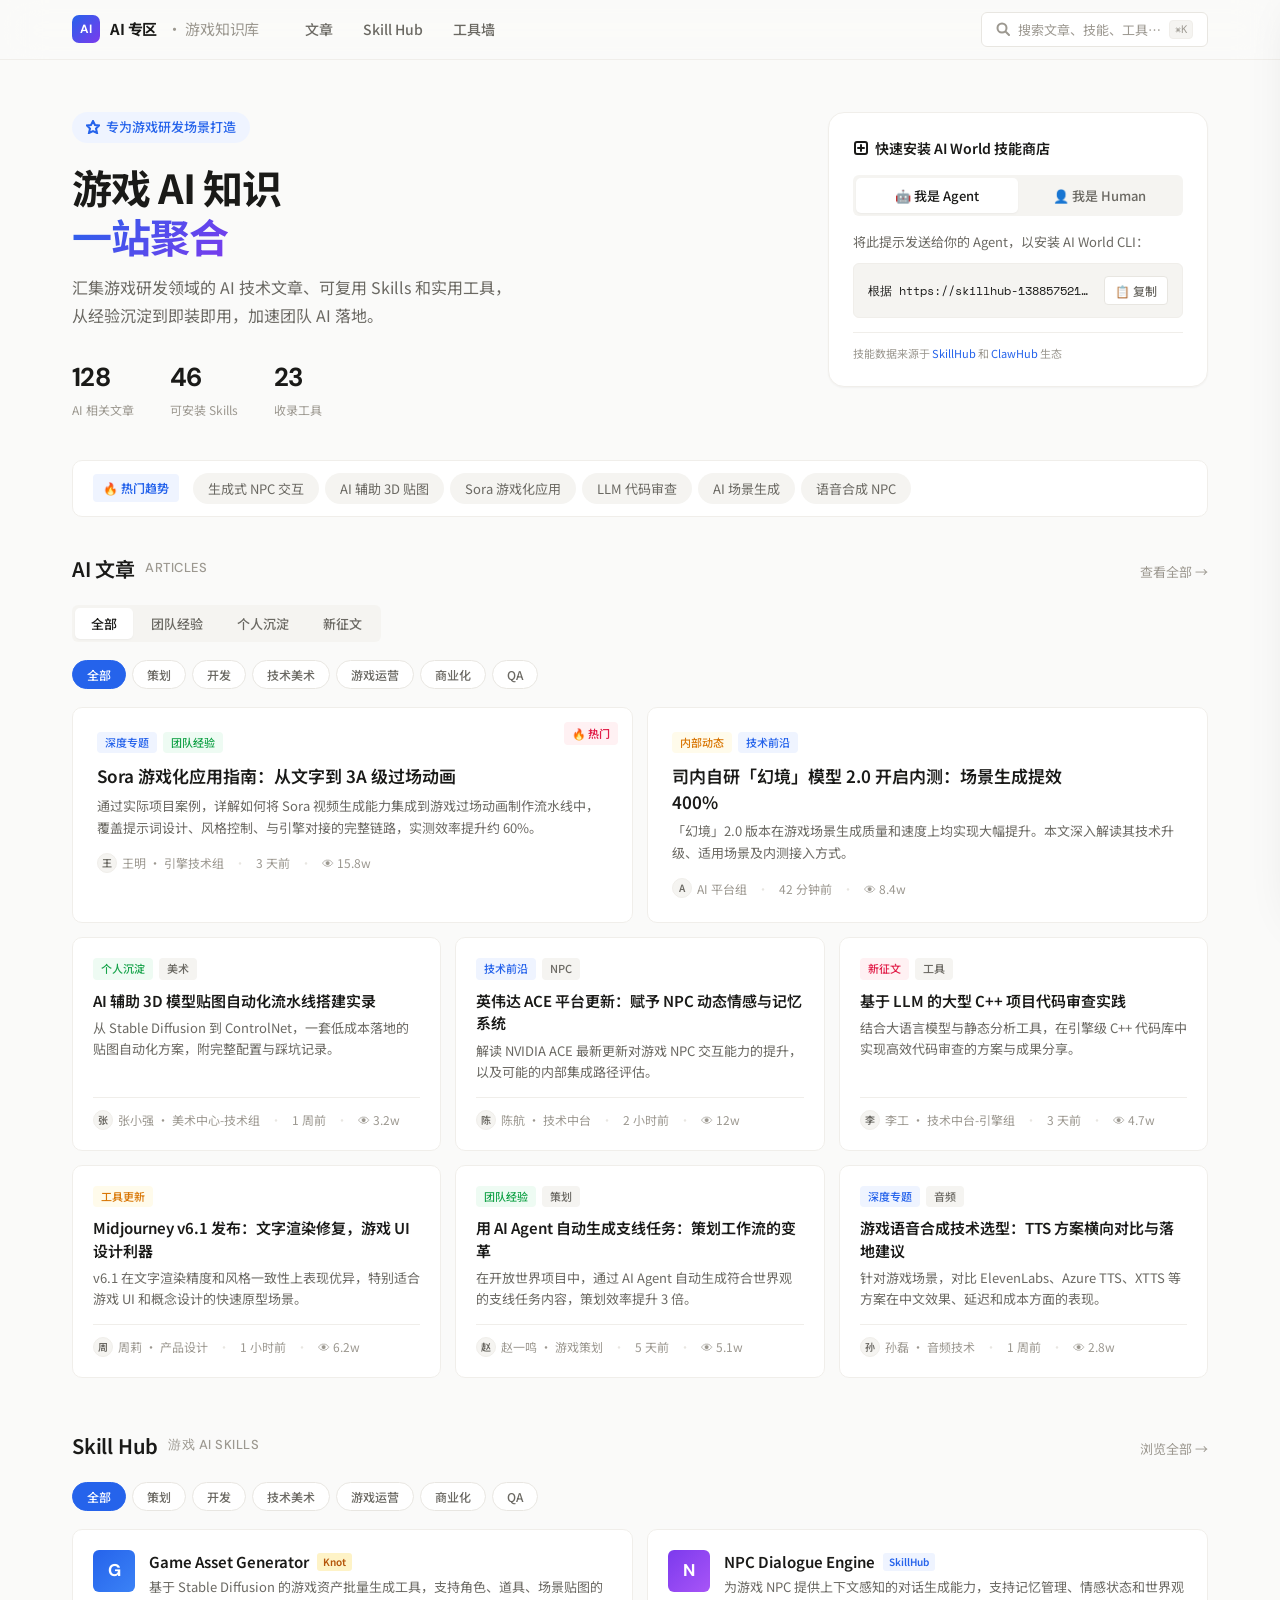
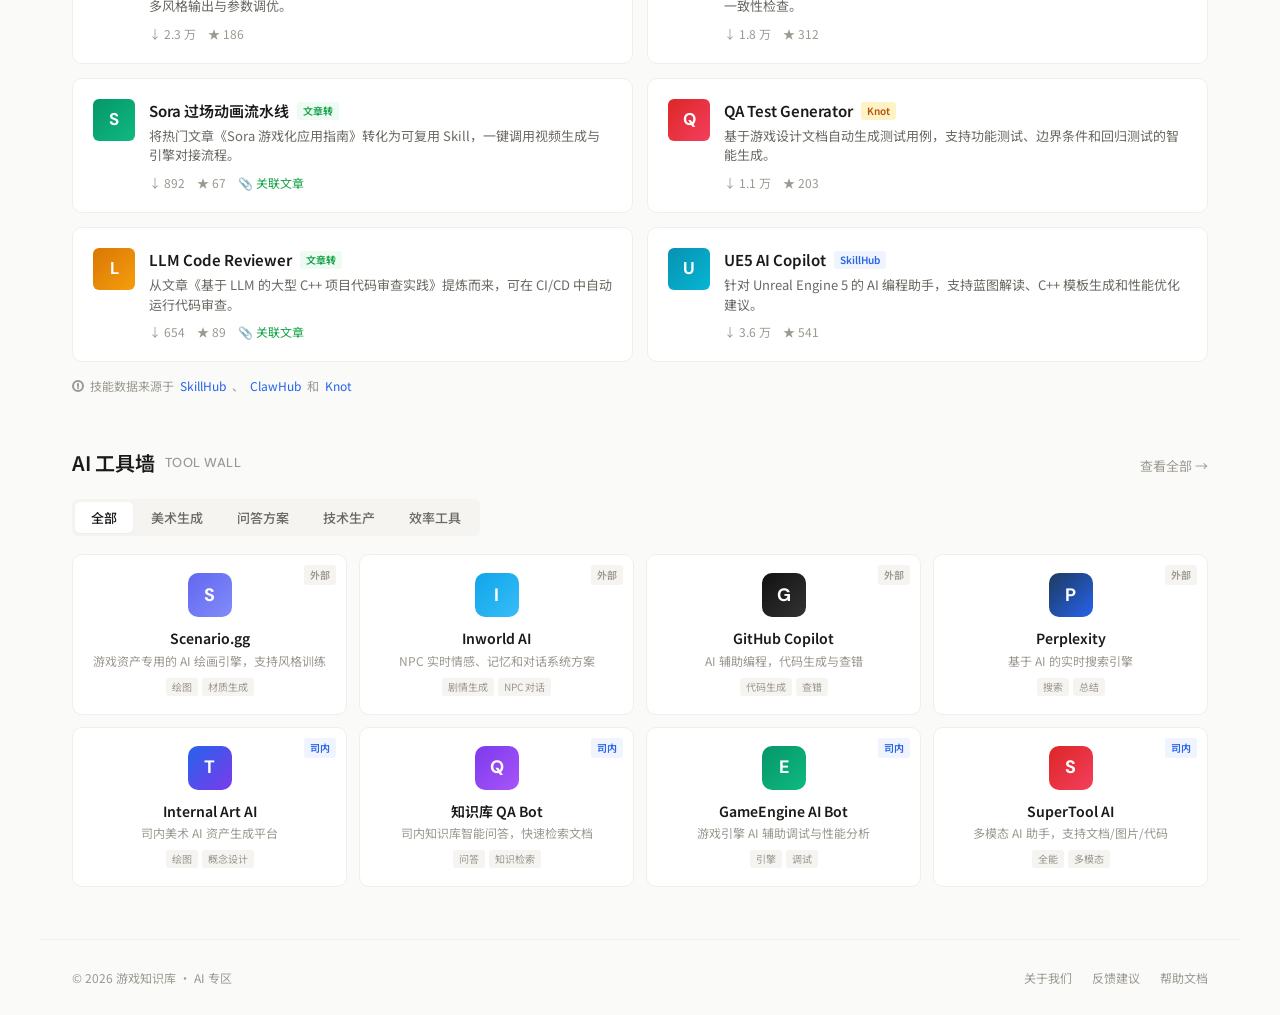
==== ai-zone/index.html @ a9af52ca "Add files via upload" ====
<!DOCTYPE html>
<html lang="zh-CN">
<head>
<meta charset="UTF-8">
<meta name="viewport" content="width=device-width, initial-scale=1.0">
<title>AI 专区 · 游戏知识库</title>
<link rel="preconnect" href="https://fonts.googleapis.com">
<link rel="preconnect" href="https://fonts.gstatic.com" crossorigin>
<link href="https://fonts.googleapis.com/css2?family=Noto+Sans+SC:wght@300;400;500;600;700&family=DM+Sans:ital,wght@0,400;0,500;0,600;0,700;1,400&family=Space+Mono:wght@400;700&display=swap" rel="stylesheet">
<link rel="stylesheet" href="css/style.css">
</head>
<body>

<!-- HEADER -->
<header class="header">
  <div class="header-inner">
    <div class="header-left">
      <a href="index.html" class="logo">
        <div class="logo-icon">AI</div>
        AI 专区 <span class="sep">· 游戏知识库</span>
      </a>
      <nav>
        <a href="#articles" class="active">文章</a>
        <a href="#skills">Skill Hub</a>
        <a href="#tools">工具墙</a>
      </nav>
    </div>
    <div class="header-right">
      <button class="search-trigger" onclick="alert('搜索功能开发中…')">
        <svg width="14" height="14" fill="none" stroke="currentColor" stroke-width="2" stroke-linecap="round"><circle cx="6" cy="6" r="4.5"/><path d="M13 13l-3-3"/></svg>
        搜索文章、技能、工具…
        <kbd>⌘K</kbd>
      </button>
    </div>
  </div>
</header>

<!-- HERO -->
<section class="hero fade-up">
  <div class="hero-left">
    <div class="hero-badge">
      <svg width="14" height="14" fill="none" stroke="currentColor" stroke-width="2" stroke-linecap="round"><polygon points="7,1 9,5 13,5.5 10,8.5 11,13 7,11 3,13 4,8.5 1,5.5 5,5"/></svg>
      专为游戏研发场景打造
    </div>
    <h1 class="fade-up d1">游戏 AI 知识<br><em>一站聚合</em></h1>
    <p class="hero-desc fade-up d2">
      汇集游戏研发领域的 AI 技术文章、可复用 Skills 和实用工具，<br>从经验沉淀到即装即用，加速团队 AI 落地。
    </p>
    <div class="hero-stats fade-up d3">
      <div class="hero-stat">
        <div class="hero-stat-value">128</div>
        <div class="hero-stat-label">AI 相关文章</div>
      </div>
      <div class="hero-stat">
        <div class="hero-stat-value">46</div>
        <div class="hero-stat-label">可安装 Skills</div>
      </div>
      <div class="hero-stat">
        <div class="hero-stat-value">23</div>
        <div class="hero-stat-label">收录工具</div>
      </div>
    </div>
  </div>

  <!-- Install Widget -->
  <div class="install-widget fade-up d4">
    <div class="install-widget-title">
      <svg width="16" height="16" fill="none" stroke="currentColor" stroke-width="2" stroke-linecap="round"><rect x="2" y="2" width="12" height="12" rx="2"/><path d="M8 5v6M5 8h6"/></svg>
      快速安装 AI World 技能商店
    </div>
    <div class="install-tabs">
      <button class="install-tab active hero-install-tab" data-target="agent">🤖 我是 Agent</button>
      <button class="install-tab hero-install-tab" data-target="human">👤 我是 Human</button>
    </div>
    <div class="install-content">
      <div class="install-panel" data-panel="agent">
        <p>将此提示发送给你的 Agent，以安装 AI World CLI：</p>
        <div class="copy-block">
          <code>根据 https://skillhub-1388575217.cos.ap-guangzhou.myqcloud.com/install/skillhub.md 安装知识库 AI World 商店，但是只安装 CLI。</code>
          <button class="copy-btn" onclick="copyText(this,'根据 https://skillhub-1388575217.cos.ap-guangzhou.myqcloud.com/install/skillhub.md 安装知识库 AI World 商店，但是只安装 CLI。')">📋 复制</button>
        </div>
      </div>
      <div class="install-panel" data-panel="human" style="display:none;">
        <p>手动安装 AI World CLI，运行以下命令：</p>
        <div class="copy-block">
          <code>curl -fsSL https://example.com/install.sh | bash</code>
          <button class="copy-btn" onclick="copyText(this,'curl -fsSL https://example.com/install.sh | bash')">📋 复制</button>
        </div>
        <p style="margin-top:10px;font-size:12px;color:var(--text-tertiary);">* 此为演示命令，安装脚本暂未上线</p>
      </div>
    </div>
    <div class="install-note">
      技能数据来源于 <a href="https://skillhub.tencent.com/" target="_blank">SkillHub</a> 和 <a href="https://github.com/nicepkg/claw-hub" target="_blank">ClawHub</a> 生态
    </div>
  </div>
</section>

<!-- TREND BAR -->
<div class="trend-bar fade-up d5">
  <div class="trend-inner">
    <span class="trend-label">🔥 热门趋势</span>
    <div class="trend-items">
      <button class="trend-chip">生成式 NPC 交互</button>
      <button class="trend-chip">AI 辅助 3D 贴图</button>
      <button class="trend-chip">Sora 游戏化应用</button>
      <button class="trend-chip">LLM 代码审查</button>
      <button class="trend-chip">AI 场景生成</button>
      <button class="trend-chip">语音合成 NPC</button>
    </div>
  </div>
</div>

<!-- ARTICLES -->
<section class="section reveal" id="articles">
  <div class="section-header">
    <h2 class="section-title">AI 文章 <span class="en">Articles</span></h2>
    <a href="pages/articles.html" class="section-more">查看全部 →</a>
  </div>
  <div class="tabs">
    <button class="tab-btn active">全部</button>
    <button class="tab-btn">团队经验</button>
    <button class="tab-btn">个人沉淀</button>
    <button class="tab-btn">新征文</button>
  </div>
  <div class="category-pills" id="articlePills"></div>
  <div class="featured-row" id="featuredArticles"></div>
  <div class="articles-grid" id="articleGrid"></div>
</section>

<!-- SKILLS -->
<section class="section reveal" id="skills">
  <div class="section-header">
    <h2 class="section-title">Skill Hub <span class="en">游戏 AI Skills</span></h2>
    <a href="pages/skills.html" class="section-more">浏览全部 →</a>
  </div>
  <div class="category-pills" id="skillPills"></div>
  <div class="skills-grid" id="skillGrid"></div>
  <div class="credit-line" style="margin-top:14px;padding:0;">
    <svg width="12" height="12" fill="none" stroke="currentColor" stroke-width="2" stroke-linecap="round"><circle cx="6" cy="6" r="5"/><path d="M6 4v2M6 8h.01"/></svg>
    技能数据来源于 <a href="https://skillhub.tencent.com/" target="_blank">SkillHub</a>、<a href="https://github.com/nicepkg/claw-hub" target="_blank">ClawHub</a> 和 <a href="https://knot.woa.com/mcp/market" target="_blank">Knot</a>
  </div>
</section>

<!-- TOOLS -->
<section class="section reveal" id="tools">
  <div class="section-header">
    <h2 class="section-title">AI 工具墙 <span class="en">Tool Wall</span></h2>
    <a href="pages/tools.html" class="section-more">查看全部 →</a>
  </div>
  <div class="tabs">
    <button class="tab-btn active">全部</button>
    <button class="tab-btn">美术生成</button>
    <button class="tab-btn">问答方案</button>
    <button class="tab-btn">技术生产</button>
    <button class="tab-btn">效率工具</button>
  </div>
  <div class="tools-grid" id="toolGrid"></div>
</section>

<!-- FOOTER -->
<footer class="footer">
  <span>© 2026 游戏知识库 · AI 专区</span>
  <div class="footer-links">
    <a href="https://gameinstitute.qq.com/" target="_blank">关于我们</a>
    <a href="https://wj.qq.com/s2/26026989/0c20" target="_blank">反馈建议</a>
    <a href="https://gameinstitute.qq.com/" target="_blank">帮助文档</a>
  </div>
</footer>

<!-- DETAIL PANEL -->
<div class="panel-overlay" id="panelOverlay" onclick="closePanel()"></div>
<div class="detail-panel" id="detailPanel">
  <div class="panel-header">
    <button class="panel-fav" onclick="alert('已收藏')">♡</button>
    <button class="panel-close" onclick="closePanel()">✕</button>
  </div>
  <div class="panel-body" id="panelBody"></div>
</div>

<script src="js/main.js"></script>
<script>
  // Render home page content
  renderCategoryPills(CATEGORIES, 'articlePills');
  renderCategoryPills(CATEGORIES, 'skillPills');

  // Featured articles
  document.getElementById('featuredArticles').innerHTML =
    ARTICLES.filter(a => a.featured).map(a => renderArticleCard(a, true)).join('');

  // Regular articles (first 6 non-featured)
  document.getElementById('articleGrid').innerHTML =
    ARTICLES.filter(a => !a.featured).slice(0, 6).map(a => renderArticleCard(a, false)).join('');

  // Skills (first 6)
  document.getElementById('skillGrid').innerHTML =
    SKILLS.slice(0, 6).map(s => renderSkillCard(s)).join('');

  // Tools
  document.getElementById('toolGrid').innerHTML =
    TOOLS.map(t => renderToolCard(t)).join('');

  // Re-init after render
  initPills();
</script>
</body>
</html>
---- ai-zone/css/style.css ----
/* ========== RESET & VARIABLES ========== */
*, *::before, *::after { margin: 0; padding: 0; box-sizing: border-box; }

:root {
  --bg: #FAFAF9;
  --surface: #FFFFFF;
  --surface-alt: #F5F4F1;
  --border: #E8E6E1;
  --border-light: #F0EEEA;
  --text-primary: #1A1A18;
  --text-secondary: #6B6963;
  --text-tertiary: #9C9890;
  --accent: #2563EB;
  --accent-soft: #EFF4FF;
  --accent-hover: #1D4FD7;
  --green: #16A34A;
  --green-soft: #EEFBF3;
  --amber: #D97706;
  --amber-soft: #FFFBEB;
  --rose: #E11D48;
  --rose-soft: #FFF1F3;
  --purple: #7C3AED;
  --purple-soft: #F3EEFF;
  --cyan: #0891B2;
  --cyan-soft: #ECFEFF;
  --radius-sm: 6px;
  --radius-md: 10px;
  --radius-lg: 16px;
  --radius-xl: 20px;
  --shadow-sm: 0 1px 2px rgba(0,0,0,.04);
  --shadow-md: 0 2px 8px rgba(0,0,0,.06), 0 1px 2px rgba(0,0,0,.04);
  --shadow-lg: 0 8px 24px rgba(0,0,0,.08), 0 2px 8px rgba(0,0,0,.04);
  --shadow-xl: 0 16px 48px rgba(0,0,0,.12), 0 4px 12px rgba(0,0,0,.06);
  --font-cn: 'Noto Sans SC', -apple-system, 'PingFang SC', 'Microsoft YaHei', sans-serif;
  --font-en: 'DM Sans', -apple-system, sans-serif;
  --font-mono: 'Space Mono', 'SF Mono', monospace;
  --max-w: 1200px;
  --header-h: 60px;
  --transition: .2s ease;
}

html { font-size: 16px; scroll-behavior: smooth; }
body {
  font-family: var(--font-cn);
  background: var(--bg);
  color: var(--text-primary);
  line-height: 1.6;
  -webkit-font-smoothing: antialiased;
  overflow-x: hidden;
}
a { color: inherit; text-decoration: none; }
button { font-family: inherit; cursor: pointer; border: none; background: none; }
img { display: block; max-width: 100%; }
::selection { background: var(--accent-soft); color: var(--accent); }

/* ========== HEADER ========== */
.header {
  position: sticky; top: 0; z-index: 100;
  height: var(--header-h);
  background: rgba(250,250,249,.82);
  backdrop-filter: blur(20px) saturate(1.8);
  -webkit-backdrop-filter: blur(20px) saturate(1.8);
  border-bottom: 1px solid var(--border-light);
}
.header-inner {
  max-width: var(--max-w); margin: 0 auto; padding: 0 32px;
  height: 100%; display: flex; align-items: center; justify-content: space-between;
}
.header-left { display: flex; align-items: center; gap: 32px; }
.logo {
  display: flex; align-items: center; gap: 10px;
  font-weight: 700; font-size: 15px; letter-spacing: -.01em;
}
.logo-icon {
  width: 28px; height: 28px; border-radius: 7px;
  background: linear-gradient(135deg, #2563EB 0%, #7C3AED 100%);
  display: flex; align-items: center; justify-content: center;
  color: #fff; font-size: 12px; font-weight: 700;
  font-family: var(--font-en);
}
.logo .sep { color: var(--text-tertiary); font-weight: 400; }

nav { display: flex; gap: 2px; }
nav a {
  padding: 6px 14px; border-radius: var(--radius-sm);
  font-size: 14px; font-weight: 500; color: var(--text-secondary);
  transition: all var(--transition);
}
nav a:hover { color: var(--text-primary); background: var(--surface-alt); }
nav a.active { color: var(--text-primary); background: var(--surface-alt); font-weight: 600; }

.header-right { display: flex; align-items: center; gap: 10px; }
.search-trigger {
  display: flex; align-items: center; gap: 8px;
  padding: 7px 14px; border-radius: var(--radius-sm);
  border: 1px solid var(--border);
  font-size: 13px; color: var(--text-tertiary);
  transition: all var(--transition); min-width: 200px;
  background: var(--surface);
}
.search-trigger:hover { border-color: #ccc; }
.search-trigger kbd {
  margin-left: auto;
  font-family: var(--font-en); font-size: 11px;
  padding: 1px 5px; border-radius: 4px;
  background: var(--surface-alt); border: 1px solid var(--border-light);
  color: var(--text-tertiary); line-height: 1.4;
}

/* ========== HERO ========== */
.hero {
  max-width: var(--max-w); margin: 0 auto; padding: 52px 32px 40px;
  display: grid; grid-template-columns: 1fr 380px; gap: 48px; align-items: start;
}
.hero-left {}
.hero-badge {
  display: inline-flex; align-items: center; gap: 6px;
  padding: 5px 14px; border-radius: 100px;
  background: var(--accent-soft); color: var(--accent);
  font-size: 13px; font-weight: 500;
  margin-bottom: 20px;
}
.hero h1 {
  font-size: 40px; font-weight: 700; letter-spacing: -.025em;
  line-height: 1.22; margin-bottom: 14px;
}
.hero h1 em {
  font-style: normal;
  background: linear-gradient(135deg, #2563EB 0%, #7C3AED 100%);
  -webkit-background-clip: text; -webkit-text-fill-color: transparent;
  background-clip: text;
}
.hero-desc {
  font-size: 16px; color: var(--text-secondary);
  line-height: 1.7; margin-bottom: 28px;
}
.hero-stats { display: flex; gap: 36px; }
.hero-stat-value {
  font-family: var(--font-en);
  font-size: 26px; font-weight: 700; letter-spacing: -.02em;
}
.hero-stat-label {
  font-size: 12px; color: var(--text-tertiary); margin-top: 2px;
}

/* Install Widget */
.install-widget {
  background: var(--surface);
  border: 1px solid var(--border-light);
  border-radius: var(--radius-lg);
  padding: 24px;
  box-shadow: var(--shadow-sm);
}
.install-widget-title {
  font-size: 14px; font-weight: 600; margin-bottom: 16px;
  display: flex; align-items: center; gap: 6px;
}
.install-tabs {
  display: flex; background: var(--surface-alt); border-radius: var(--radius-sm);
  padding: 3px; margin-bottom: 16px;
}
.install-tab {
  flex: 1; padding: 8px; border-radius: 5px;
  font-size: 13px; font-weight: 500; text-align: center;
  color: var(--text-secondary); transition: all var(--transition);
  display: flex; align-items: center; justify-content: center; gap: 6px;
}
.install-tab.active {
  background: var(--surface); color: var(--text-primary);
  box-shadow: var(--shadow-sm);
}
.install-tab:hover:not(.active) { color: var(--text-primary); }
.install-content { font-size: 13px; color: var(--text-secondary); line-height: 1.6; }
.install-content p { margin-bottom: 10px; }
.copy-block {
  background: var(--surface-alt);
  border: 1px solid var(--border-light);
  border-radius: var(--radius-sm);
  padding: 12px 14px;
  display: flex; align-items: center; justify-content: space-between;
  gap: 10px; margin-top: 8px;
}
.copy-block code {
  font-family: var(--font-mono); font-size: 12px;
  color: var(--text-primary);
  white-space: nowrap; overflow: hidden; text-overflow: ellipsis;
  flex: 1;
}
.copy-btn {
  display: flex; align-items: center; gap: 4px;
  padding: 5px 10px; border-radius: 4px;
  font-size: 12px; font-weight: 500;
  color: var(--text-secondary); background: var(--surface);
  border: 1px solid var(--border);
  transition: all var(--transition); flex-shrink: 0;
}
.copy-btn:hover { background: var(--accent-soft); color: var(--accent); border-color: var(--accent); }
.copy-btn.copied { background: var(--green-soft); color: var(--green); border-color: var(--green); }
.install-note {
  font-size: 11px; color: var(--text-tertiary); margin-top: 14px;
  padding-top: 12px; border-top: 1px solid var(--border-light);
  line-height: 1.5;
}
.install-note a { color: var(--accent); }

/* ========== TREND BAR ========== */
.trend-bar {
  max-width: var(--max-w); margin: 0 auto; padding: 0 32px 36px;
}
.trend-inner {
  display: flex; align-items: center; gap: 14px;
  padding: 12px 20px;
  background: var(--surface);
  border: 1px solid var(--border-light);
  border-radius: var(--radius-md);
}
.trend-label {
  font-size: 12px; font-weight: 600; color: var(--accent);
  background: var(--accent-soft);
  padding: 4px 10px; border-radius: 4px;
  white-space: nowrap; flex-shrink: 0;
}
.trend-items { display: flex; gap: 6px; overflow-x: auto; flex: 1; }
.trend-items::-webkit-scrollbar { display: none; }
.trend-chip {
  padding: 5px 14px; border-radius: 100px;
  font-size: 13px; white-space: nowrap;
  background: var(--surface-alt); color: var(--text-secondary);
  transition: all var(--transition); border: 1px solid transparent;
}
.trend-chip:hover { border-color: var(--border); color: var(--text-primary); }

/* ========== SECTION ========== */
.section {
  max-width: var(--max-w); margin: 0 auto;
  padding: 0 32px 52px;
}
.section-header {
  display: flex; align-items: baseline; justify-content: space-between;
  margin-bottom: 20px;
}
.section-title {
  font-size: 20px; font-weight: 600; letter-spacing: -.01em;
  display: flex; align-items: center; gap: 10px;
}
.section-title .en {
  font-family: var(--font-en);
  font-weight: 500; color: var(--text-tertiary);
  font-size: 13px; text-transform: uppercase; letter-spacing: .04em;
}
.section-more {
  font-size: 13px; color: var(--text-tertiary);
  display: flex; align-items: center; gap: 4px;
  transition: color var(--transition);
}
.section-more:hover { color: var(--accent); }

/* ========== TABS ========== */
.tabs {
  display: flex; gap: 2px; margin-bottom: 18px;
  background: var(--surface-alt); border-radius: var(--radius-sm);
  padding: 3px; width: fit-content;
}
.tab-btn {
  padding: 6px 16px; border-radius: 5px;
  font-size: 13px; font-weight: 500;
  color: var(--text-secondary); transition: all var(--transition);
}
.tab-btn:hover { color: var(--text-primary); }
.tab-btn.active {
  background: var(--surface); color: var(--text-primary);
  box-shadow: var(--shadow-sm);
}

/* Pill tags for category filtering */
.category-pills {
  display: flex; gap: 6px; margin-bottom: 18px; flex-wrap: wrap;
}
.pill {
  padding: 5px 14px; border-radius: 100px;
  font-size: 12px; font-weight: 500;
  border: 1px solid var(--border);
  color: var(--text-secondary);
  background: var(--surface);
  transition: all var(--transition);
}
.pill:hover { border-color: var(--accent); color: var(--accent); }
.pill.active {
  background: var(--accent); color: #fff; border-color: var(--accent);
}

/* ========== TAGS ========== */
.tag {
  font-size: 11px; font-weight: 500; padding: 2px 8px;
  border-radius: 4px; display: inline-block;
}
.tag-blue { background: var(--accent-soft); color: var(--accent); }
.tag-green { background: var(--green-soft); color: var(--green); }
.tag-amber { background: var(--amber-soft); color: var(--amber); }
.tag-rose { background: var(--rose-soft); color: var(--rose); }
.tag-purple { background: var(--purple-soft); color: var(--purple); }
.tag-cyan { background: var(--cyan-soft); color: var(--cyan); }
.tag-gray { background: var(--surface-alt); color: var(--text-secondary); }

/* ========== FEATURED CARDS ========== */
.featured-row {
  display: grid; grid-template-columns: 1fr 1fr;
  gap: 14px; margin-bottom: 14px;
}
.featured-card {
  background: var(--surface);
  border: 1px solid var(--border-light);
  border-radius: var(--radius-md);
  padding: 24px;
  transition: all .25s; cursor: pointer;
  position: relative; overflow: hidden;
}
.featured-card:hover {
  border-color: var(--border); box-shadow: var(--shadow-md); transform: translateY(-1px);
}
.featured-card .hot-label {
  position: absolute; top: 14px; right: 14px;
  font-size: 11px; font-weight: 600;
  padding: 3px 8px; border-radius: 4px;
  background: var(--rose-soft); color: var(--rose);
}
.featured-card .card-tags { display: flex; gap: 6px; margin-bottom: 10px; flex-wrap: wrap; }
.featured-card h3 {
  font-size: 17px; font-weight: 600; line-height: 1.5;
  margin-bottom: 6px; max-width: 85%;
}
.featured-card p {
  font-size: 13px; color: var(--text-secondary); line-height: 1.7;
  display: -webkit-box; -webkit-line-clamp: 3; -webkit-box-orient: vertical; overflow: hidden;
}
.card-meta {
  display: flex; align-items: center; gap: 10px;
  margin-top: 14px; font-size: 12px; color: var(--text-tertiary);
}
.card-meta .dot { color: var(--border); }
.avatar {
  width: 20px; height: 20px; border-radius: 50%;
  background: var(--surface-alt); border: 1px solid var(--border-light);
  display: inline-flex; align-items: center; justify-content: center;
  font-size: 10px; font-weight: 600; color: var(--text-secondary);
  flex-shrink: 0;
}
.card-meta .author { display: flex; align-items: center; gap: 5px; }
.icon-sm { width: 12px; height: 12px; flex-shrink: 0; }

/* ========== ARTICLE GRID ========== */
.articles-grid {
  display: grid; grid-template-columns: repeat(3, 1fr); gap: 14px;
}
.article-card {
  background: var(--surface);
  border: 1px solid var(--border-light);
  border-radius: var(--radius-md);
  padding: 20px;
  transition: all .25s; cursor: pointer;
  display: flex; flex-direction: column;
}
.article-card:hover {
  border-color: var(--border); box-shadow: var(--shadow-md); transform: translateY(-1px);
}
.article-card .card-tags { display: flex; gap: 6px; margin-bottom: 10px; flex-wrap: wrap; }
.article-card h3 {
  font-size: 15px; font-weight: 600; line-height: 1.5;
  margin-bottom: 6px;
  display: -webkit-box; -webkit-line-clamp: 2; -webkit-box-orient: vertical; overflow: hidden;
}
.article-card p {
  font-size: 13px; color: var(--text-secondary); line-height: 1.6;
  display: -webkit-box; -webkit-line-clamp: 2; -webkit-box-orient: vertical; overflow: hidden;
  flex: 1;
}
.article-card .card-meta {
  padding-top: 12px; border-top: 1px solid var(--border-light);
}

/* ========== SKILL GRID ========== */
.skills-grid {
  display: grid; grid-template-columns: repeat(2, 1fr); gap: 14px;
}
.skill-card {
  background: var(--surface);
  border: 1px solid var(--border-light);
  border-radius: var(--radius-md);
  padding: 20px;
  display: flex; gap: 14px;
  transition: all .25s; cursor: pointer;
}
.skill-card:hover {
  border-color: var(--border); box-shadow: var(--shadow-md); transform: translateY(-1px);
}
.skill-icon {
  width: 42px; height: 42px; border-radius: var(--radius-sm);
  flex-shrink: 0;
  display: flex; align-items: center; justify-content: center;
  font-size: 17px; font-weight: 700;
  font-family: var(--font-en); color: #fff;
}
.skill-body { flex: 1; min-width: 0; }
.skill-body h3 {
  font-size: 15px; font-weight: 600; margin-bottom: 3px;
  display: flex; align-items: center; gap: 8px;
}
.source-tag {
  font-size: 10px; font-weight: 600; padding: 1px 6px;
  border-radius: 3px; flex-shrink: 0;
}
.source-knot { background: #FEF3C7; color: #B45309; }
.source-skillhub { background: var(--accent-soft); color: var(--accent); }
.source-article { background: var(--green-soft); color: var(--green); }
.source-clawhub { background: var(--purple-soft); color: var(--purple); }
.skill-body p {
  font-size: 13px; color: var(--text-secondary); line-height: 1.5;
  display: -webkit-box; -webkit-line-clamp: 2; -webkit-box-orient: vertical; overflow: hidden;
}
.skill-footer {
  display: flex; align-items: center; gap: 12px;
  margin-top: 8px; font-size: 12px; color: var(--text-tertiary);
}
.skill-footer span { display: flex; align-items: center; gap: 3px; }
.link-article { color: var(--green); }

/* ========== TOOL GRID ========== */
.tools-grid {
  display: grid; grid-template-columns: repeat(4, 1fr); gap: 12px;
}
.tool-card {
  background: var(--surface);
  border: 1px solid var(--border-light);
  border-radius: var(--radius-md);
  padding: 18px;
  text-align: center;
  transition: all .25s; cursor: pointer;
  position: relative;
}
.tool-card:hover {
  border-color: var(--border); box-shadow: var(--shadow-md); transform: translateY(-1px);
}
.badge-pos {
  position: absolute; top: 10px; right: 10px;
  font-size: 10px; font-weight: 600; padding: 2px 6px; border-radius: 3px;
}
.badge-internal { background: var(--accent-soft); color: var(--accent); }
.badge-external { background: var(--surface-alt); color: var(--text-tertiary); }
.tool-icon-wrap {
  width: 44px; height: 44px; margin: 0 auto 10px;
  border-radius: var(--radius-md);
  display: flex; align-items: center; justify-content: center;
  font-size: 18px; font-weight: 700;
  font-family: var(--font-en); color: #fff;
}
.tool-card h4 { font-size: 14px; font-weight: 600; margin-bottom: 3px; }
.tool-card p {
  font-size: 12px; color: var(--text-tertiary); line-height: 1.4;
  display: -webkit-box; -webkit-line-clamp: 2; -webkit-box-orient: vertical; overflow: hidden;
}
.tool-card-tags {
  display: flex; justify-content: center; gap: 4px; margin-top: 8px; flex-wrap: wrap;
}
.tool-tag {
  font-size: 10px; padding: 1px 6px; border-radius: 3px;
  background: var(--surface-alt); color: var(--text-tertiary);
}

/* ========== DETAIL PANEL (slide-in) ========== */
.panel-overlay {
  position: fixed; inset: 0; z-index: 200;
  background: rgba(0,0,0,.25);
  opacity: 0; visibility: hidden;
  transition: all .3s;
}
.panel-overlay.open { opacity: 1; visibility: visible; }

.detail-panel {
  position: fixed; top: 0; right: -520px; z-index: 201;
  width: 500px; max-width: 92vw; height: 100vh;
  background: var(--bg);
  box-shadow: var(--shadow-xl);
  transition: right .35s cubic-bezier(.4,0,.2,1);
  overflow-y: auto;
  display: flex; flex-direction: column;
}
.detail-panel.open { right: 0; }

.panel-header {
  position: sticky; top: 0; z-index: 10;
  background: rgba(250,250,249,.9);
  backdrop-filter: blur(12px);
  padding: 20px 24px;
  border-bottom: 1px solid var(--border-light);
  display: flex; align-items: center; justify-content: space-between;
}
.panel-close {
  width: 32px; height: 32px; border-radius: 50%;
  display: flex; align-items: center; justify-content: center;
  transition: all var(--transition);
  color: var(--text-secondary);
}
.panel-close:hover { background: var(--surface-alt); color: var(--text-primary); }
.panel-fav {
  width: 32px; height: 32px; border-radius: 50%;
  display: flex; align-items: center; justify-content: center;
  transition: all var(--transition); color: var(--text-tertiary);
}
.panel-fav:hover { background: var(--rose-soft); color: var(--rose); }

.panel-body { padding: 24px; flex: 1; }
.panel-icon {
  width: 56px; height: 56px; border-radius: var(--radius-md);
  display: flex; align-items: center; justify-content: center;
  font-size: 22px; font-weight: 700; font-family: var(--font-en);
  color: #fff; margin-bottom: 16px;
}
.panel-body h2 {
  font-size: 20px; font-weight: 700; margin-bottom: 4px;
  display: flex; align-items: center; gap: 10px; flex-wrap: wrap;
}
.panel-body .panel-sub {
  font-size: 13px; color: var(--text-tertiary); margin-bottom: 16px;
}
.panel-badges {
  display: flex; gap: 8px; margin-bottom: 16px; flex-wrap: wrap;
}
.panel-badge-item {
  font-size: 12px; padding: 3px 10px; border-radius: 4px;
  font-weight: 500;
}
.panel-desc {
  font-size: 14px; color: var(--text-secondary); line-height: 1.7;
  margin-bottom: 20px;
}
.panel-source {
  font-size: 12px; color: var(--text-tertiary); margin-bottom: 20px;
  padding: 10px 14px;
  background: var(--surface-alt); border-radius: var(--radius-sm);
}
.panel-source a { color: var(--accent); }

.panel-stats {
  display: grid; grid-template-columns: repeat(3, 1fr);
  gap: 10px; margin-bottom: 24px;
}
.panel-stat {
  text-align: center; padding: 14px 10px;
  background: var(--surface);
  border: 1px solid var(--border-light);
  border-radius: var(--radius-sm);
}
.panel-stat .val {
  font-family: var(--font-en);
  font-size: 20px; font-weight: 700; display: block;
}
.panel-stat .lbl {
  font-size: 11px; color: var(--text-tertiary); margin-top: 2px;
}

.panel-install-section h4 {
  font-size: 14px; font-weight: 600; margin-bottom: 12px;
}

/* ========== CREDIT LINE ========== */
.credit-line {
  max-width: var(--max-w); margin: 0 auto;
  padding: 0 32px 20px;
  font-size: 12px; color: var(--text-tertiary);
  display: flex; align-items: center; gap: 6px;
}
.credit-line a { color: var(--accent); }

/* ========== FOOTER ========== */
.footer {
  max-width: var(--max-w); margin: 0 auto; padding: 28px 32px;
  border-top: 1px solid var(--border-light);
  display: flex; justify-content: space-between; align-items: center;
  font-size: 12px; color: var(--text-tertiary);
}
.footer-links { display: flex; gap: 20px; }
.footer-links a { transition: color var(--transition); }
.footer-links a:hover { color: var(--accent); }

/* ========== PAGE HEADER (for sub-pages) ========== */
.page-hero {
  max-width: var(--max-w); margin: 0 auto;
  padding: 48px 32px 32px;
}
.page-hero h1 {
  font-size: 32px; font-weight: 700; letter-spacing: -.02em; margin-bottom: 8px;
}
.page-hero p {
  font-size: 15px; color: var(--text-secondary); max-width: 520px;
}
.page-controls {
  max-width: var(--max-w); margin: 0 auto;
  padding: 0 32px 24px;
  display: flex; align-items: center; justify-content: space-between;
  gap: 16px; flex-wrap: wrap;
}
.page-search {
  padding: 8px 14px; border-radius: var(--radius-sm);
  border: 1px solid var(--border);
  font-size: 13px; width: 280px; max-width: 100%;
  background: var(--surface); outline: none;
  font-family: var(--font-cn);
  transition: border-color var(--transition);
}
.page-search:focus { border-color: var(--accent); }
.page-sort {
  padding: 7px 12px; border-radius: var(--radius-sm);
  border: 1px solid var(--border);
  font-size: 13px; background: var(--surface);
  color: var(--text-secondary); font-family: var(--font-cn);
  cursor: pointer;
}

/* ========== ANIMATIONS ========== */
@keyframes fadeUp {
  from { opacity: 0; transform: translateY(16px); }
  to { opacity: 1; transform: translateY(0); }
}
.fade-up { opacity: 0; animation: fadeUp .5s ease forwards; }
.d1 { animation-delay: .06s; }
.d2 { animation-delay: .12s; }
.d3 { animation-delay: .18s; }
.d4 { animation-delay: .24s; }
.d5 { animation-delay: .3s; }

.reveal {
  opacity: 0; transform: translateY(18px);
  transition: opacity .45s ease, transform .45s ease;
}
.reveal.visible { opacity: 1; transform: translateY(0); }

/* ========== RESPONSIVE ========== */
@media (max-width: 960px) {
  .hero { grid-template-columns: 1fr; gap: 28px; }
  .hero h1 { font-size: 32px; }
  .install-widget { max-width: 420px; }
  .articles-grid { grid-template-columns: repeat(2, 1fr); }
  .featured-row { grid-template-columns: 1fr; }
  .skills-grid { grid-template-columns: 1fr; }
  .tools-grid { grid-template-columns: repeat(2, 1fr); }
}
@media (max-width: 600px) {
  .header-inner, .hero, .section, .trend-bar, .page-hero, .page-controls, .footer, .credit-line { padding-left: 16px; padding-right: 16px; }
  .hero h1 { font-size: 26px; }
  .articles-grid { grid-template-columns: 1fr; }
  .tools-grid { grid-template-columns: 1fr; }
  .search-trigger { display: none; }
  .detail-panel { width: 100%; right: -100%; }
}
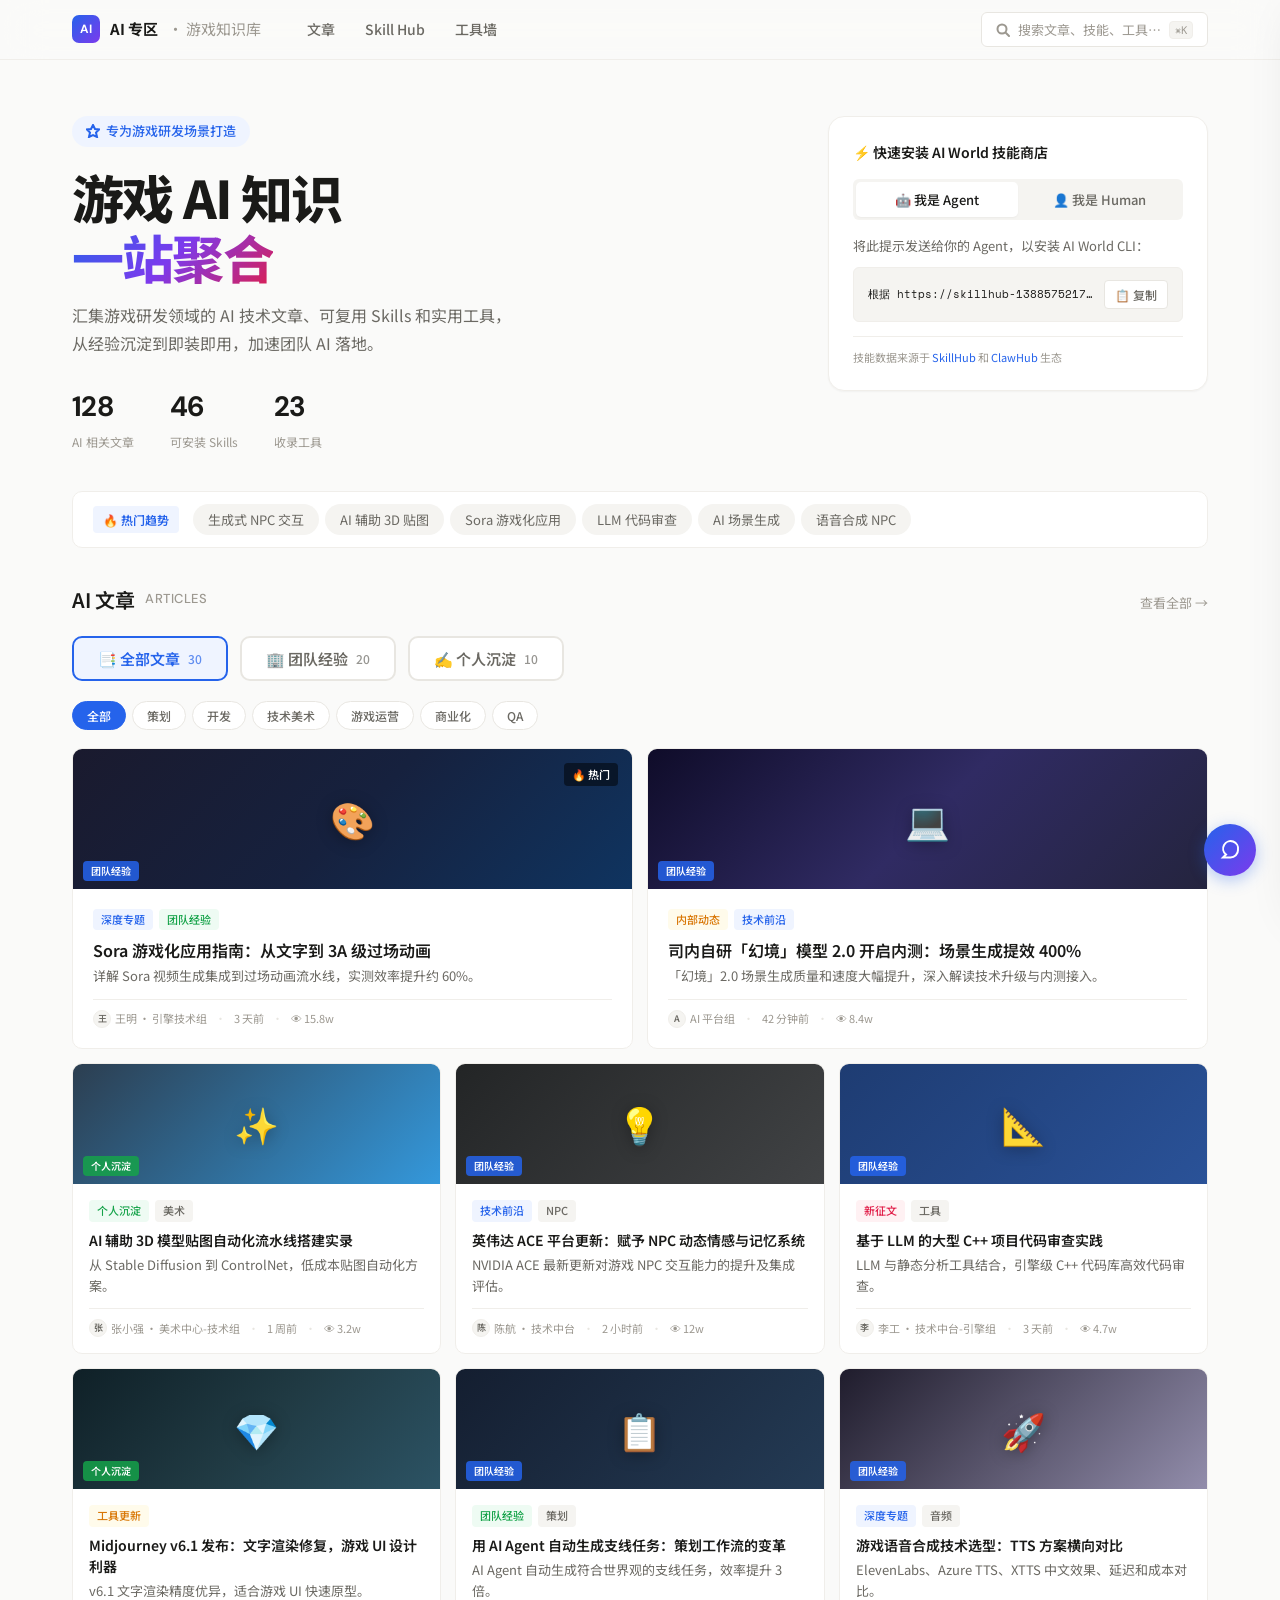
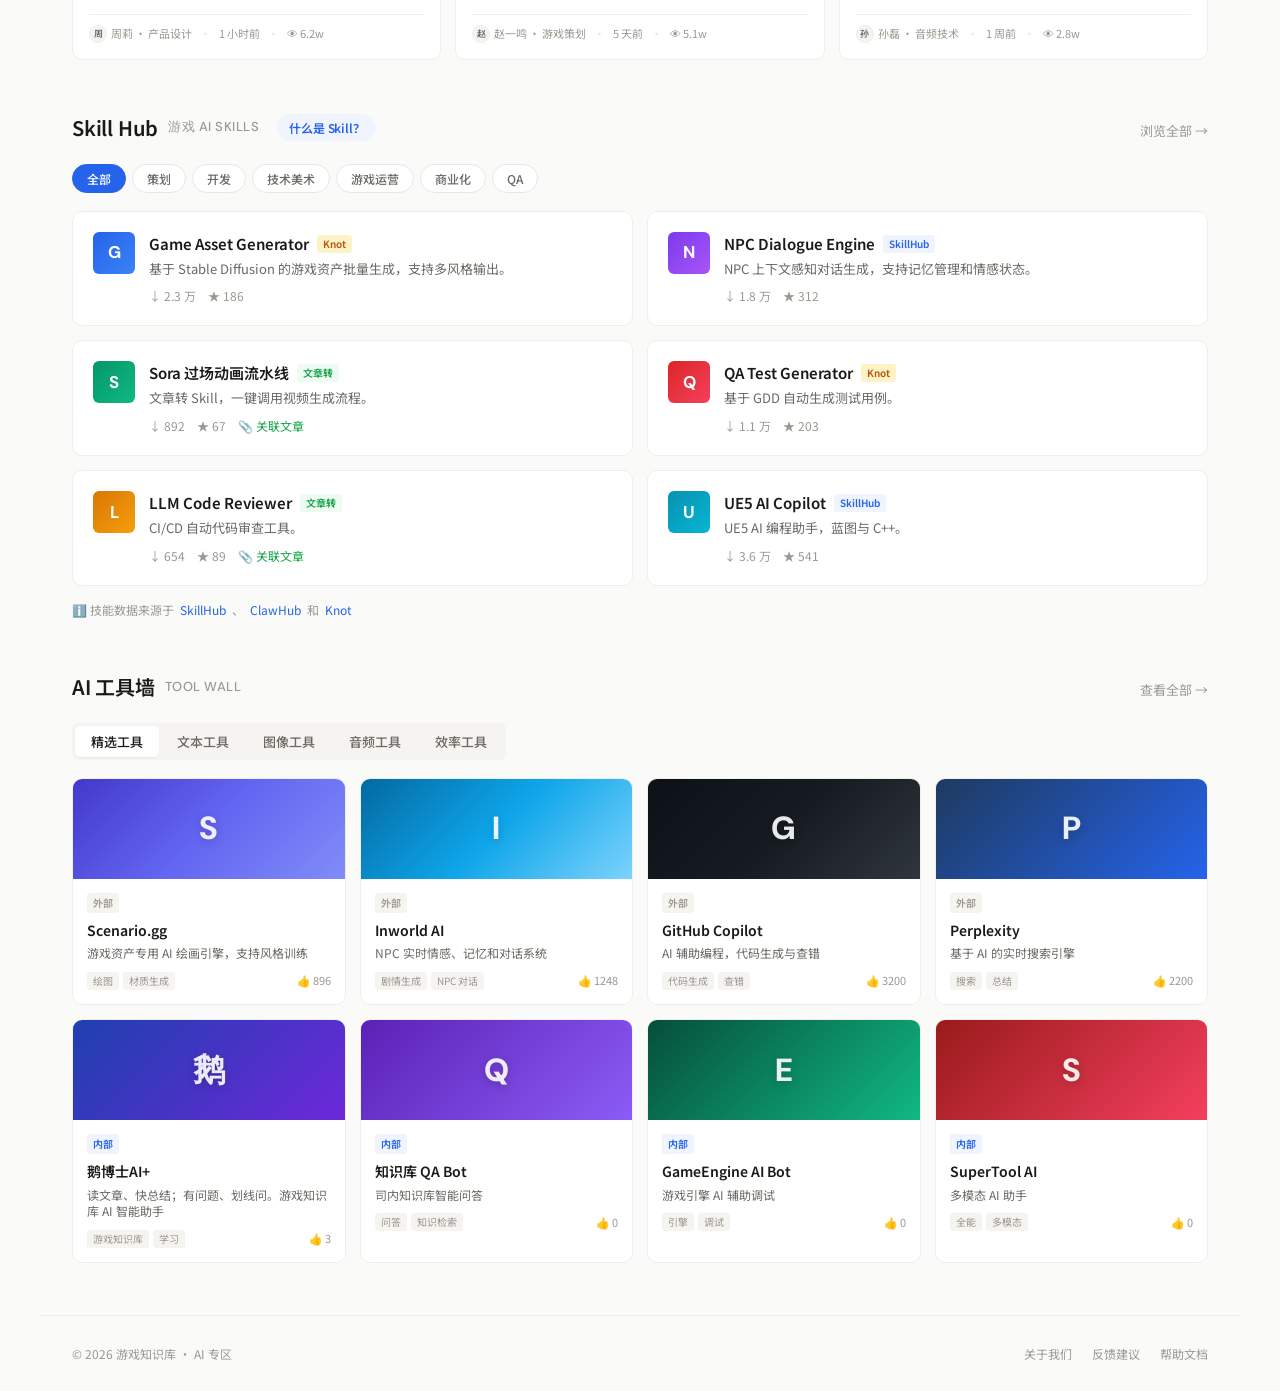
==== commit 6f00cd65: "Add files via upload" ====
--- a/ai-zone/index.html
+++ b/ai-zone/index.html
@@ -1,206 +1,66 @@
-<!DOCTYPE html>
-<html lang="zh-CN">
-<head>
-<meta charset="UTF-8">
-<meta name="viewport" content="width=device-width, initial-scale=1.0">
-<title>AI 专区 · 游戏知识库</title>
-<link rel="preconnect" href="https://fonts.googleapis.com">
-<link rel="preconnect" href="https://fonts.gstatic.com" crossorigin>
-<link href="https://fonts.googleapis.com/css2?family=Noto+Sans+SC:wght@300;400;500;600;700&family=DM+Sans:ital,wght@0,400;0,500;0,600;0,700;1,400&family=Space+Mono:wght@400;700&display=swap" rel="stylesheet">
-<link rel="stylesheet" href="css/style.css">
-</head>
-<body>
+<!DOCTYPE html><html lang="zh-CN"><head><meta charset="UTF-8"><meta name="viewport" content="width=device-width,initial-scale=1.0"><title>AI 专区 · 游戏知识库</title><link rel="preconnect" href="https://fonts.googleapis.com"><link rel="preconnect" href="https://fonts.gstatic.com" crossorigin><link href="https://fonts.googleapis.com/css2?family=Noto+Sans+SC:wght@300;400;500;600;700;800&family=DM+Sans:ital,wght@0,400;0,500;0,600;0,700;0,800;1,400&family=Space+Mono:wght@400;700&display=swap" rel="stylesheet"><link rel="stylesheet" href="css/style.css"></head><body>
+<header class="header"><div class="header-inner"><div class="header-left"><a href="index.html" class="logo"><div class="logo-icon">AI</div>AI 专区 <span class="sep">· 游戏知识库</span></a><nav><a href="#articles" class="active">文章</a><a href="#skills">Skill Hub</a><a href="#tools">工具墙</a></nav></div><div class="header-right"><button class="search-trigger"><svg width="14" height="14" fill="none" stroke="currentColor" stroke-width="2" stroke-linecap="round"><circle cx="6" cy="6" r="4.5"/><path d="M13 13l-3-3"/></svg>搜索文章、技能、工具…<kbd>⌘K</kbd></button></div></div></header>
 
-<!-- HEADER -->
-<header class="header">
-  <div class="header-inner">
-    <div class="header-left">
-      <a href="index.html" class="logo">
-        <div class="logo-icon">AI</div>
-        AI 专区 <span class="sep">· 游戏知识库</span>
-      </a>
-      <nav>
-        <a href="#articles" class="active">文章</a>
-        <a href="#skills">Skill Hub</a>
-        <a href="#tools">工具墙</a>
-      </nav>
-    </div>
-    <div class="header-right">
-      <button class="search-trigger" onclick="alert('搜索功能开发中…')">
-        <svg width="14" height="14" fill="none" stroke="currentColor" stroke-width="2" stroke-linecap="round"><circle cx="6" cy="6" r="4.5"/><path d="M13 13l-3-3"/></svg>
-        搜索文章、技能、工具…
-        <kbd>⌘K</kbd>
-      </button>
-    </div>
-  </div>
-</header>
-
-<!-- HERO -->
-<section class="hero fade-up">
-  <div class="hero-left">
-    <div class="hero-badge">
-      <svg width="14" height="14" fill="none" stroke="currentColor" stroke-width="2" stroke-linecap="round"><polygon points="7,1 9,5 13,5.5 10,8.5 11,13 7,11 3,13 4,8.5 1,5.5 5,5"/></svg>
-      专为游戏研发场景打造
-    </div>
-    <h1 class="fade-up d1">游戏 AI 知识<br><em>一站聚合</em></h1>
-    <p class="hero-desc fade-up d2">
-      汇集游戏研发领域的 AI 技术文章、可复用 Skills 和实用工具，<br>从经验沉淀到即装即用，加速团队 AI 落地。
-    </p>
-    <div class="hero-stats fade-up d3">
-      <div class="hero-stat">
-        <div class="hero-stat-value">128</div>
-        <div class="hero-stat-label">AI 相关文章</div>
-      </div>
-      <div class="hero-stat">
-        <div class="hero-stat-value">46</div>
-        <div class="hero-stat-label">可安装 Skills</div>
-      </div>
-      <div class="hero-stat">
-        <div class="hero-stat-value">23</div>
-        <div class="hero-stat-label">收录工具</div>
-      </div>
-    </div>
-  </div>
-
-  <!-- Install Widget -->
-  <div class="install-widget fade-up d4">
-    <div class="install-widget-title">
-      <svg width="16" height="16" fill="none" stroke="currentColor" stroke-width="2" stroke-linecap="round"><rect x="2" y="2" width="12" height="12" rx="2"/><path d="M8 5v6M5 8h6"/></svg>
-      快速安装 AI World 技能商店
-    </div>
-    <div class="install-tabs">
-      <button class="install-tab active hero-install-tab" data-target="agent">🤖 我是 Agent</button>
-      <button class="install-tab hero-install-tab" data-target="human">👤 我是 Human</button>
-    </div>
-    <div class="install-content">
-      <div class="install-panel" data-panel="agent">
-        <p>将此提示发送给你的 Agent，以安装 AI World CLI：</p>
-        <div class="copy-block">
-          <code>根据 https://skillhub-1388575217.cos.ap-guangzhou.myqcloud.com/install/skillhub.md 安装知识库 AI World 商店，但是只安装 CLI。</code>
-          <button class="copy-btn" onclick="copyText(this,'根据 https://skillhub-1388575217.cos.ap-guangzhou.myqcloud.com/install/skillhub.md 安装知识库 AI World 商店，但是只安装 CLI。')">📋 复制</button>
-        </div>
-      </div>
-      <div class="install-panel" data-panel="human" style="display:none;">
-        <p>手动安装 AI World CLI，运行以下命令：</p>
-        <div class="copy-block">
-          <code>curl -fsSL https://example.com/install.sh | bash</code>
-          <button class="copy-btn" onclick="copyText(this,'curl -fsSL https://example.com/install.sh | bash')">📋 复制</button>
-        </div>
-        <p style="margin-top:10px;font-size:12px;color:var(--text-tertiary);">* 此为演示命令，安装脚本暂未上线</p>
-      </div>
-    </div>
-    <div class="install-note">
-      技能数据来源于 <a href="https://skillhub.tencent.com/" target="_blank">SkillHub</a> 和 <a href="https://github.com/nicepkg/claw-hub" target="_blank">ClawHub</a> 生态
-    </div>
-  </div>
+<section class="hero fade-up"><div class="hero-left">
+  <div class="hero-badge"><svg width="14" height="14" fill="none" stroke="currentColor" stroke-width="2" stroke-linecap="round"><polygon points="7,1 9,5 13,5.5 10,8.5 11,13 7,11 3,13 4,8.5 1,5.5 5,5"/></svg>专为游戏研发场景打造</div>
+  <h1 class="fade-up d1">游戏 AI 知识<br><em>一站聚合</em></h1>
+  <p class="hero-desc fade-up d2">汇集游戏研发领域的 AI 技术文章、可复用 Skills 和实用工具，<br>从经验沉淀到即装即用，加速团队 AI 落地。</p>
+  <div class="hero-stats fade-up d3"><div class="hero-stat"><div class="hero-stat-value">128</div><div class="hero-stat-label">AI 相关文章</div></div><div class="hero-stat"><div class="hero-stat-value">46</div><div class="hero-stat-label">可安装 Skills</div></div><div class="hero-stat"><div class="hero-stat-value">23</div><div class="hero-stat-label">收录工具</div></div></div>
+</div>
+<div class="install-widget fade-up d4"><div class="install-widget-title">⚡ 快速安装 AI World 技能商店</div><div class="install-tabs"><button class="install-tab active hero-install-tab" data-target="agent">🤖 我是 Agent</button><button class="install-tab hero-install-tab" data-target="human">👤 我是 Human</button></div><div class="install-content"><div class="install-panel" data-panel="agent"><p>将此提示发送给你的 Agent，以安装 AI World CLI：</p><div class="copy-block"><code>根据 https://skillhub-1388575217.cos.ap-guangzhou.myqcloud.com/install/skillhub.md 安装知识库 AI World 商店，但是只安装 CLI。</code><button class="copy-btn" onclick="copyText(this,'根据 https://skillhub-1388575217.cos.ap-guangzhou.myqcloud.com/install/skillhub.md 安装知识库 AI World 商店，但是只安装 CLI。')">📋 复制</button></div></div><div class="install-panel" data-panel="human" style="display:none"><p>手动安装 AI World CLI：</p><div class="copy-block"><code>curl -fsSL https://example.com/install.sh | bash</code><button class="copy-btn" onclick="copyText(this,'curl -fsSL https://example.com/install.sh | bash')">📋 复制</button></div><p style="margin-top:10px;font-size:12px;color:var(--text-tertiary);">* 演示命令，安装脚本暂未上线</p></div></div><div class="install-note">技能数据来源于 <a href="https://skillhub.tencent.com/" target="_blank">SkillHub</a> 和 <a href="https://github.com/nicepkg/claw-hub" target="_blank">ClawHub</a> 生态</div></div>
 </section>
 
-<!-- TREND BAR -->
-<div class="trend-bar fade-up d5">
-  <div class="trend-inner">
-    <span class="trend-label">🔥 热门趋势</span>
-    <div class="trend-items">
-      <button class="trend-chip">生成式 NPC 交互</button>
-      <button class="trend-chip">AI 辅助 3D 贴图</button>
-      <button class="trend-chip">Sora 游戏化应用</button>
-      <button class="trend-chip">LLM 代码审查</button>
-      <button class="trend-chip">AI 场景生成</button>
-      <button class="trend-chip">语音合成 NPC</button>
-    </div>
-  </div>
-</div>
+<div class="trend-bar fade-up d5"><div class="trend-inner"><span class="trend-label">🔥 热门趋势</span><div class="trend-items"><button class="trend-chip">生成式 NPC 交互</button><button class="trend-chip">AI 辅助 3D 贴图</button><button class="trend-chip">Sora 游戏化应用</button><button class="trend-chip">LLM 代码审查</button><button class="trend-chip">AI 场景生成</button><button class="trend-chip">语音合成 NPC</button></div></div></div>
 
 <!-- ARTICLES -->
-<section class="section reveal" id="articles">
-  <div class="section-header">
-    <h2 class="section-title">AI 文章 <span class="en">Articles</span></h2>
-    <a href="pages/articles.html" class="section-more">查看全部 →</a>
-  </div>
-  <div class="tabs">
-    <button class="tab-btn active">全部</button>
-    <button class="tab-btn">团队经验</button>
-    <button class="tab-btn">个人沉淀</button>
-    <button class="tab-btn">新征文</button>
-  </div>
-  <div class="category-pills" id="articlePills"></div>
-  <div class="featured-row" id="featuredArticles"></div>
-  <div class="articles-grid" id="articleGrid"></div>
-</section>
+<section class="section reveal" id="articles"><div class="section-header"><h2 class="section-title">AI 文章 <span class="en">Articles</span></h2><a href="pages/articles.html" class="section-more">查看全部 →</a></div>
+<div class="type-switcher" id="typeSwitcher">
+  <button class="type-btn active" data-type="全部" onclick="filterArticleType('全部',this)">📑 全部文章 <span class="type-count" id="countAll"></span></button>
+  <button class="type-btn" data-type="团队经验" onclick="filterArticleType('团队经验',this)">🏢 团队经验 <span class="type-count" id="countTeam"></span></button>
+  <button class="type-btn" data-type="个人沉淀" onclick="filterArticleType('个人沉淀',this)">✍️ 个人沉淀 <span class="type-count" id="countPersonal"></span></button>
+</div>
+<div class="category-pills" id="articlePills"></div>
+<div class="featured-row" id="featuredArticles"></div>
+<div class="articles-grid" id="articleGrid"></div></section>
 
 <!-- SKILLS -->
-<section class="section reveal" id="skills">
-  <div class="section-header">
-    <h2 class="section-title">Skill Hub <span class="en">游戏 AI Skills</span></h2>
-    <a href="pages/skills.html" class="section-more">浏览全部 →</a>
-  </div>
-  <div class="category-pills" id="skillPills"></div>
-  <div class="skills-grid" id="skillGrid"></div>
-  <div class="credit-line" style="margin-top:14px;padding:0;">
-    <svg width="12" height="12" fill="none" stroke="currentColor" stroke-width="2" stroke-linecap="round"><circle cx="6" cy="6" r="5"/><path d="M6 4v2M6 8h.01"/></svg>
-    技能数据来源于 <a href="https://skillhub.tencent.com/" target="_blank">SkillHub</a>、<a href="https://github.com/nicepkg/claw-hub" target="_blank">ClawHub</a> 和 <a href="https://knot.woa.com/mcp/market" target="_blank">Knot</a>
-  </div>
-</section>
+<section class="section reveal" id="skills"><div class="section-header"><h2 class="section-title">Skill Hub <span class="en">游戏 AI Skills</span> <a href="pages/what-is-skill.html" style="font-size:12px;font-weight:600;padding:4px 12px;border-radius:100px;background:var(--accent-soft);color:var(--accent);margin-left:8px;">什么是 Skill？</a></h2><a href="pages/skills.html" class="section-more">浏览全部 →</a></div>
+<div class="category-pills" id="skillPills"></div>
+<div class="skills-grid" id="skillGrid"></div>
+<div class="credit-line" style="margin-top:14px;padding:0;">ℹ️ 技能数据来源于 <a href="https://skillhub.tencent.com/" target="_blank">SkillHub</a>、<a href="https://github.com/nicepkg/claw-hub" target="_blank">ClawHub</a> 和 <a href="https://knot.woa.com/mcp/market" target="_blank">Knot</a></div></section>
 
 <!-- TOOLS -->
-<section class="section reveal" id="tools">
-  <div class="section-header">
-    <h2 class="section-title">AI 工具墙 <span class="en">Tool Wall</span></h2>
-    <a href="pages/tools.html" class="section-more">查看全部 →</a>
-  </div>
-  <div class="tabs">
-    <button class="tab-btn active">全部</button>
-    <button class="tab-btn">美术生成</button>
-    <button class="tab-btn">问答方案</button>
-    <button class="tab-btn">技术生产</button>
-    <button class="tab-btn">效率工具</button>
-  </div>
-  <div class="tools-grid" id="toolGrid"></div>
-</section>
+<section class="section reveal" id="tools"><div class="section-header"><h2 class="section-title">AI 工具墙 <span class="en">Tool Wall</span></h2><a href="pages/tools.html" class="section-more">查看全部 →</a></div>
+<div class="tabs"><button class="tab-btn active">精选工具</button><button class="tab-btn">文本工具</button><button class="tab-btn">图像工具</button><button class="tab-btn">音频工具</button><button class="tab-btn">效率工具</button></div>
+<div class="tools-grid" id="toolGrid"></div></section>
 
-<!-- FOOTER -->
-<footer class="footer">
-  <span>© 2026 游戏知识库 · AI 专区</span>
-  <div class="footer-links">
-    <a href="https://gameinstitute.qq.com/" target="_blank">关于我们</a>
-    <a href="https://wj.qq.com/s2/26026989/0c20" target="_blank">反馈建议</a>
-    <a href="https://gameinstitute.qq.com/" target="_blank">帮助文档</a>
-  </div>
-</footer>
+<footer class="footer"><span>© 2026 游戏知识库 · AI 专区</span><div class="footer-links"><a href="https://gameinstitute.qq.com/" target="_blank">关于我们</a><a href="https://wj.qq.com/s2/26026989/0c20" target="_blank">反馈建议</a><a href="https://gameinstitute.qq.com/" target="_blank">帮助文档</a></div></footer>
 
-<!-- DETAIL PANEL -->
 <div class="panel-overlay" id="panelOverlay" onclick="closePanel()"></div>
-<div class="detail-panel" id="detailPanel">
-  <div class="panel-header">
-    <button class="panel-fav" onclick="alert('已收藏')">♡</button>
-    <button class="panel-close" onclick="closePanel()">✕</button>
-  </div>
-  <div class="panel-body" id="panelBody"></div>
-</div>
+<div class="detail-panel" id="detailPanel"><div class="panel-header"><button class="panel-fav" onclick="alert('已收藏')">♡</button><button class="panel-close" onclick="closePanel()">✕</button></div><div class="panel-body" id="panelBody"></div></div>
 
 <script src="js/main.js"></script>
 <script>
-  // Render home page content
-  renderCategoryPills(CATEGORIES, 'articlePills');
-  renderCategoryPills(CATEGORIES, 'skillPills');
+renderCategoryPills(CATEGORIES,'articlePills');
+renderCategoryPills(CATEGORIES,'skillPills');
 
-  // Featured articles
-  document.getElementById('featuredArticles').innerHTML =
-    ARTICLES.filter(a => a.featured).map(a => renderArticleCard(a, true)).join('');
+// Counts
+document.getElementById('countAll').textContent=ARTICLES.length;
+document.getElementById('countTeam').textContent=ARTICLES.filter(a=>a.type==='团队经验').length;
+document.getElementById('countPersonal').textContent=ARTICLES.filter(a=>a.type==='个人沉淀').length;
 
-  // Regular articles (first 6 non-featured)
-  document.getElementById('articleGrid').innerHTML =
-    ARTICLES.filter(a => !a.featured).slice(0, 6).map(a => renderArticleCard(a, false)).join('');
+// Render
+document.getElementById('featuredArticles').innerHTML=ARTICLES.filter(a=>a.featured).map(a=>renderArticleCard(a,true)).join('');
+document.getElementById('articleGrid').innerHTML=ARTICLES.filter(a=>!a.featured).slice(0,6).map(a=>renderArticleCard(a,false)).join('');
+document.getElementById('skillGrid').innerHTML=SKILLS.slice(0,6).map(s=>renderSkillCard(s)).join('');
+document.getElementById('toolGrid').innerHTML=TOOLS.map(t=>renderToolCard(t)).join('');
+initPills();
 
-  // Skills (first 6)
-  document.getElementById('skillGrid').innerHTML =
-    SKILLS.slice(0, 6).map(s => renderSkillCard(s)).join('');
-
-  // Tools
-  document.getElementById('toolGrid').innerHTML =
-    TOOLS.map(t => renderToolCard(t)).join('');
-
-  // Re-init after render
-  initPills();
-</script>
-</body>
-</html>
+function filterArticleType(type,btn){
+  document.querySelectorAll('.type-btn').forEach(b=>b.classList.remove('active'));
+  btn.classList.add('active');
+  document.querySelectorAll('#featuredArticles [data-type], #articleGrid [data-type]').forEach(c=>{
+    c.style.display=(type==='全部'||c.dataset.type===type)?'':'none';
+  });
+}
+</script></body></html>
--- a/ai-zone/css/style.css
+++ b/ai-zone/css/style.css
@@ -1,654 +1,180 @@
-/* ========== RESET & VARIABLES ========== */
-*, *::before, *::after { margin: 0; padding: 0; box-sizing: border-box; }
+*,*::before,*::after{margin:0;padding:0;box-sizing:border-box}
+:root{--bg:#FAFAF9;--surface:#FFFFFF;--surface-alt:#F5F4F1;--border:#E8E6E1;--border-light:#F0EEEA;--text-primary:#1A1A18;--text-secondary:#6B6963;--text-tertiary:#9C9890;--accent:#2563EB;--accent-soft:#EFF4FF;--accent-hover:#1D4FD7;--green:#16A34A;--green-soft:#EEFBF3;--amber:#D97706;--amber-soft:#FFFBEB;--rose:#E11D48;--rose-soft:#FFF1F3;--purple:#7C3AED;--purple-soft:#F3EEFF;--cyan:#0891B2;--cyan-soft:#ECFEFF;--radius-sm:6px;--radius-md:10px;--radius-lg:16px;--shadow-sm:0 1px 2px rgba(0,0,0,.04);--shadow-md:0 2px 8px rgba(0,0,0,.06),0 1px 2px rgba(0,0,0,.04);--shadow-lg:0 8px 24px rgba(0,0,0,.08),0 2px 8px rgba(0,0,0,.04);--shadow-xl:0 16px 48px rgba(0,0,0,.12),0 4px 12px rgba(0,0,0,.06);--font-cn:'Noto Sans SC',-apple-system,'PingFang SC','Microsoft YaHei',sans-serif;--font-en:'DM Sans',-apple-system,sans-serif;--font-mono:'Space Mono','SF Mono',monospace;--max-w:1200px;--header-h:60px;--t:.2s ease}
+html{font-size:16px;scroll-behavior:smooth}body{font-family:var(--font-cn);background:var(--bg);color:var(--text-primary);line-height:1.6;-webkit-font-smoothing:antialiased;overflow-x:hidden}a{color:inherit;text-decoration:none}button{font-family:inherit;cursor:pointer;border:none;background:none}img{display:block;max-width:100%}::selection{background:var(--accent-soft);color:var(--accent)}
 
-:root {
-  --bg: #FAFAF9;
-  --surface: #FFFFFF;
-  --surface-alt: #F5F4F1;
-  --border: #E8E6E1;
-  --border-light: #F0EEEA;
-  --text-primary: #1A1A18;
-  --text-secondary: #6B6963;
-  --text-tertiary: #9C9890;
-  --accent: #2563EB;
-  --accent-soft: #EFF4FF;
-  --accent-hover: #1D4FD7;
-  --green: #16A34A;
-  --green-soft: #EEFBF3;
-  --amber: #D97706;
-  --amber-soft: #FFFBEB;
-  --rose: #E11D48;
-  --rose-soft: #FFF1F3;
-  --purple: #7C3AED;
-  --purple-soft: #F3EEFF;
-  --cyan: #0891B2;
-  --cyan-soft: #ECFEFF;
-  --radius-sm: 6px;
-  --radius-md: 10px;
-  --radius-lg: 16px;
-  --radius-xl: 20px;
-  --shadow-sm: 0 1px 2px rgba(0,0,0,.04);
-  --shadow-md: 0 2px 8px rgba(0,0,0,.06), 0 1px 2px rgba(0,0,0,.04);
-  --shadow-lg: 0 8px 24px rgba(0,0,0,.08), 0 2px 8px rgba(0,0,0,.04);
-  --shadow-xl: 0 16px 48px rgba(0,0,0,.12), 0 4px 12px rgba(0,0,0,.06);
-  --font-cn: 'Noto Sans SC', -apple-system, 'PingFang SC', 'Microsoft YaHei', sans-serif;
-  --font-en: 'DM Sans', -apple-system, sans-serif;
-  --font-mono: 'Space Mono', 'SF Mono', monospace;
-  --max-w: 1200px;
-  --header-h: 60px;
-  --transition: .2s ease;
-}
+/* HEADER */
+.header{position:sticky;top:0;z-index:100;height:var(--header-h);background:rgba(250,250,249,.82);backdrop-filter:blur(20px) saturate(1.8);-webkit-backdrop-filter:blur(20px) saturate(1.8);border-bottom:1px solid var(--border-light)}
+.header-inner{max-width:var(--max-w);margin:0 auto;padding:0 32px;height:100%;display:flex;align-items:center;justify-content:space-between}
+.header-left{display:flex;align-items:center;gap:32px}.logo{display:flex;align-items:center;gap:10px;font-weight:700;font-size:15px}
+.logo-icon{width:28px;height:28px;border-radius:7px;background:linear-gradient(135deg,#2563EB,#7C3AED);display:flex;align-items:center;justify-content:center;color:#fff;font-size:12px;font-weight:700;font-family:var(--font-en)}.logo .sep{color:var(--text-tertiary);font-weight:400}
+nav{display:flex;gap:2px}nav a{padding:6px 14px;border-radius:var(--radius-sm);font-size:14px;font-weight:500;color:var(--text-secondary);transition:all var(--t)}nav a:hover{color:var(--text-primary);background:var(--surface-alt)}nav a.active{color:var(--text-primary);background:var(--surface-alt);font-weight:600}
+.header-right{display:flex;align-items:center;gap:10px}
+.search-trigger{display:flex;align-items:center;gap:8px;padding:7px 14px;border-radius:var(--radius-sm);border:1px solid var(--border);font-size:13px;color:var(--text-tertiary);transition:all var(--t);min-width:200px;background:var(--surface);cursor:pointer}.search-trigger:hover{border-color:#ccc}.search-trigger kbd{margin-left:auto;font-family:var(--font-en);font-size:11px;padding:1px 5px;border-radius:4px;background:var(--surface-alt);border:1px solid var(--border-light);color:var(--text-tertiary)}
 
-html { font-size: 16px; scroll-behavior: smooth; }
-body {
-  font-family: var(--font-cn);
-  background: var(--bg);
-  color: var(--text-primary);
-  line-height: 1.6;
-  -webkit-font-smoothing: antialiased;
-  overflow-x: hidden;
-}
-a { color: inherit; text-decoration: none; }
-button { font-family: inherit; cursor: pointer; border: none; background: none; }
-img { display: block; max-width: 100%; }
-::selection { background: var(--accent-soft); color: var(--accent); }
-
-/* ========== HEADER ========== */
-.header {
-  position: sticky; top: 0; z-index: 100;
-  height: var(--header-h);
-  background: rgba(250,250,249,.82);
-  backdrop-filter: blur(20px) saturate(1.8);
-  -webkit-backdrop-filter: blur(20px) saturate(1.8);
-  border-bottom: 1px solid var(--border-light);
-}
-.header-inner {
-  max-width: var(--max-w); margin: 0 auto; padding: 0 32px;
-  height: 100%; display: flex; align-items: center; justify-content: space-between;
-}
-.header-left { display: flex; align-items: center; gap: 32px; }
-.logo {
-  display: flex; align-items: center; gap: 10px;
-  font-weight: 700; font-size: 15px; letter-spacing: -.01em;
-}
-.logo-icon {
-  width: 28px; height: 28px; border-radius: 7px;
-  background: linear-gradient(135deg, #2563EB 0%, #7C3AED 100%);
-  display: flex; align-items: center; justify-content: center;
-  color: #fff; font-size: 12px; font-weight: 700;
-  font-family: var(--font-en);
-}
-.logo .sep { color: var(--text-tertiary); font-weight: 400; }
-
-nav { display: flex; gap: 2px; }
-nav a {
-  padding: 6px 14px; border-radius: var(--radius-sm);
-  font-size: 14px; font-weight: 500; color: var(--text-secondary);
-  transition: all var(--transition);
-}
-nav a:hover { color: var(--text-primary); background: var(--surface-alt); }
-nav a.active { color: var(--text-primary); background: var(--surface-alt); font-weight: 600; }
-
-.header-right { display: flex; align-items: center; gap: 10px; }
-.search-trigger {
-  display: flex; align-items: center; gap: 8px;
-  padding: 7px 14px; border-radius: var(--radius-sm);
-  border: 1px solid var(--border);
-  font-size: 13px; color: var(--text-tertiary);
-  transition: all var(--transition); min-width: 200px;
-  background: var(--surface);
-}
-.search-trigger:hover { border-color: #ccc; }
-.search-trigger kbd {
-  margin-left: auto;
-  font-family: var(--font-en); font-size: 11px;
-  padding: 1px 5px; border-radius: 4px;
-  background: var(--surface-alt); border: 1px solid var(--border-light);
-  color: var(--text-tertiary); line-height: 1.4;
-}
-
-/* ========== HERO ========== */
-.hero {
-  max-width: var(--max-w); margin: 0 auto; padding: 52px 32px 40px;
-  display: grid; grid-template-columns: 1fr 380px; gap: 48px; align-items: start;
-}
-.hero-left {}
-.hero-badge {
-  display: inline-flex; align-items: center; gap: 6px;
-  padding: 5px 14px; border-radius: 100px;
-  background: var(--accent-soft); color: var(--accent);
-  font-size: 13px; font-weight: 500;
-  margin-bottom: 20px;
-}
-.hero h1 {
-  font-size: 40px; font-weight: 700; letter-spacing: -.025em;
-  line-height: 1.22; margin-bottom: 14px;
-}
-.hero h1 em {
-  font-style: normal;
-  background: linear-gradient(135deg, #2563EB 0%, #7C3AED 100%);
-  -webkit-background-clip: text; -webkit-text-fill-color: transparent;
-  background-clip: text;
-}
-.hero-desc {
-  font-size: 16px; color: var(--text-secondary);
-  line-height: 1.7; margin-bottom: 28px;
-}
-.hero-stats { display: flex; gap: 36px; }
-.hero-stat-value {
-  font-family: var(--font-en);
-  font-size: 26px; font-weight: 700; letter-spacing: -.02em;
-}
-.hero-stat-label {
-  font-size: 12px; color: var(--text-tertiary); margin-top: 2px;
-}
+/* HERO */
+.hero{max-width:var(--max-w);margin:0 auto;padding:56px 32px 40px;display:grid;grid-template-columns:1fr 380px;gap:48px;align-items:start}
+.hero-badge{display:inline-flex;align-items:center;gap:6px;padding:5px 14px;border-radius:100px;background:var(--accent-soft);color:var(--accent);font-size:13px;font-weight:500;margin-bottom:20px}
+.hero h1{font-size:52px;font-weight:800;letter-spacing:-.035em;line-height:1.15;margin-bottom:16px}
+.hero h1 em{font-style:normal;background:linear-gradient(135deg,#2563EB 0%,#7C3AED 50%,#E11D48 100%);-webkit-background-clip:text;-webkit-text-fill-color:transparent;background-clip:text}
+.hero-desc{font-size:16px;color:var(--text-secondary);line-height:1.7;margin-bottom:28px}
+.hero-stats{display:flex;gap:36px}.hero-stat-value{font-family:var(--font-en);font-size:28px;font-weight:700;letter-spacing:-.02em}.hero-stat-label{font-size:12px;color:var(--text-tertiary);margin-top:2px}
 
 /* Install Widget */
-.install-widget {
-  background: var(--surface);
-  border: 1px solid var(--border-light);
-  border-radius: var(--radius-lg);
-  padding: 24px;
-  box-shadow: var(--shadow-sm);
-}
-.install-widget-title {
-  font-size: 14px; font-weight: 600; margin-bottom: 16px;
-  display: flex; align-items: center; gap: 6px;
-}
-.install-tabs {
-  display: flex; background: var(--surface-alt); border-radius: var(--radius-sm);
-  padding: 3px; margin-bottom: 16px;
-}
-.install-tab {
-  flex: 1; padding: 8px; border-radius: 5px;
-  font-size: 13px; font-weight: 500; text-align: center;
-  color: var(--text-secondary); transition: all var(--transition);
-  display: flex; align-items: center; justify-content: center; gap: 6px;
-}
-.install-tab.active {
-  background: var(--surface); color: var(--text-primary);
-  box-shadow: var(--shadow-sm);
-}
-.install-tab:hover:not(.active) { color: var(--text-primary); }
-.install-content { font-size: 13px; color: var(--text-secondary); line-height: 1.6; }
-.install-content p { margin-bottom: 10px; }
-.copy-block {
-  background: var(--surface-alt);
-  border: 1px solid var(--border-light);
-  border-radius: var(--radius-sm);
-  padding: 12px 14px;
-  display: flex; align-items: center; justify-content: space-between;
-  gap: 10px; margin-top: 8px;
-}
-.copy-block code {
-  font-family: var(--font-mono); font-size: 12px;
-  color: var(--text-primary);
-  white-space: nowrap; overflow: hidden; text-overflow: ellipsis;
-  flex: 1;
-}
-.copy-btn {
-  display: flex; align-items: center; gap: 4px;
-  padding: 5px 10px; border-radius: 4px;
-  font-size: 12px; font-weight: 500;
-  color: var(--text-secondary); background: var(--surface);
-  border: 1px solid var(--border);
-  transition: all var(--transition); flex-shrink: 0;
-}
-.copy-btn:hover { background: var(--accent-soft); color: var(--accent); border-color: var(--accent); }
-.copy-btn.copied { background: var(--green-soft); color: var(--green); border-color: var(--green); }
-.install-note {
-  font-size: 11px; color: var(--text-tertiary); margin-top: 14px;
-  padding-top: 12px; border-top: 1px solid var(--border-light);
-  line-height: 1.5;
-}
-.install-note a { color: var(--accent); }
+.install-widget{background:var(--surface);border:1px solid var(--border-light);border-radius:var(--radius-lg);padding:24px;box-shadow:var(--shadow-sm)}
+.install-widget-title{font-size:14px;font-weight:600;margin-bottom:16px;display:flex;align-items:center;gap:6px}
+.install-tabs{display:flex;background:var(--surface-alt);border-radius:var(--radius-sm);padding:3px;margin-bottom:16px}
+.install-tab{flex:1;padding:8px;border-radius:5px;font-size:13px;font-weight:500;text-align:center;color:var(--text-secondary);transition:all var(--t);display:flex;align-items:center;justify-content:center;gap:6px}.install-tab.active{background:var(--surface);color:var(--text-primary);box-shadow:var(--shadow-sm)}
+.install-content{font-size:13px;color:var(--text-secondary);line-height:1.6}.install-content p{margin-bottom:10px}
+.copy-block{background:var(--surface-alt);border:1px solid var(--border-light);border-radius:var(--radius-sm);padding:12px 14px;display:flex;align-items:center;justify-content:space-between;gap:10px;margin-top:8px}
+.copy-block code{font-family:var(--font-mono);font-size:11px;color:var(--text-primary);white-space:nowrap;overflow:hidden;text-overflow:ellipsis;flex:1}
+.copy-btn{display:flex;align-items:center;gap:4px;padding:5px 10px;border-radius:4px;font-size:12px;font-weight:500;color:var(--text-secondary);background:var(--surface);border:1px solid var(--border);transition:all var(--t);flex-shrink:0}.copy-btn:hover{background:var(--accent-soft);color:var(--accent);border-color:var(--accent)}.copy-btn.copied{background:var(--green-soft);color:var(--green);border-color:var(--green)}
+.install-note{font-size:11px;color:var(--text-tertiary);margin-top:14px;padding-top:12px;border-top:1px solid var(--border-light);line-height:1.5}.install-note a{color:var(--accent)}
+.install-panel{transition:opacity .2s}
 
-/* ========== TREND BAR ========== */
-.trend-bar {
-  max-width: var(--max-w); margin: 0 auto; padding: 0 32px 36px;
-}
-.trend-inner {
-  display: flex; align-items: center; gap: 14px;
-  padding: 12px 20px;
-  background: var(--surface);
-  border: 1px solid var(--border-light);
-  border-radius: var(--radius-md);
-}
-.trend-label {
-  font-size: 12px; font-weight: 600; color: var(--accent);
-  background: var(--accent-soft);
-  padding: 4px 10px; border-radius: 4px;
-  white-space: nowrap; flex-shrink: 0;
-}
-.trend-items { display: flex; gap: 6px; overflow-x: auto; flex: 1; }
-.trend-items::-webkit-scrollbar { display: none; }
-.trend-chip {
-  padding: 5px 14px; border-radius: 100px;
-  font-size: 13px; white-space: nowrap;
-  background: var(--surface-alt); color: var(--text-secondary);
-  transition: all var(--transition); border: 1px solid transparent;
-}
-.trend-chip:hover { border-color: var(--border); color: var(--text-primary); }
+/* TREND */
+.trend-bar{max-width:var(--max-w);margin:0 auto;padding:0 32px 36px}.trend-inner{display:flex;align-items:center;gap:14px;padding:12px 20px;background:var(--surface);border:1px solid var(--border-light);border-radius:var(--radius-md)}.trend-label{font-size:12px;font-weight:600;color:var(--accent);background:var(--accent-soft);padding:4px 10px;border-radius:4px;white-space:nowrap;flex-shrink:0}.trend-items{display:flex;gap:6px;overflow-x:auto;flex:1}.trend-items::-webkit-scrollbar{display:none}.trend-chip{padding:5px 14px;border-radius:100px;font-size:13px;white-space:nowrap;background:var(--surface-alt);color:var(--text-secondary);transition:all var(--t);border:1px solid transparent}.trend-chip:hover{border-color:var(--border);color:var(--text-primary)}
 
-/* ========== SECTION ========== */
-.section {
-  max-width: var(--max-w); margin: 0 auto;
-  padding: 0 32px 52px;
-}
-.section-header {
-  display: flex; align-items: baseline; justify-content: space-between;
-  margin-bottom: 20px;
-}
-.section-title {
-  font-size: 20px; font-weight: 600; letter-spacing: -.01em;
-  display: flex; align-items: center; gap: 10px;
-}
-.section-title .en {
-  font-family: var(--font-en);
-  font-weight: 500; color: var(--text-tertiary);
-  font-size: 13px; text-transform: uppercase; letter-spacing: .04em;
-}
-.section-more {
-  font-size: 13px; color: var(--text-tertiary);
-  display: flex; align-items: center; gap: 4px;
-  transition: color var(--transition);
-}
-.section-more:hover { color: var(--accent); }
+/* SECTION */
+.section{max-width:var(--max-w);margin:0 auto;padding:0 32px 52px}
+.section-header{display:flex;align-items:baseline;justify-content:space-between;margin-bottom:20px}
+.section-title{font-size:20px;font-weight:600;letter-spacing:-.01em;display:flex;align-items:center;gap:10px}
+.section-title .en{font-family:var(--font-en);font-weight:500;color:var(--text-tertiary);font-size:13px;text-transform:uppercase;letter-spacing:.04em}
+.section-more{font-size:13px;color:var(--text-tertiary);display:flex;align-items:center;gap:4px;transition:color var(--t)}.section-more:hover{color:var(--accent)}
 
-/* ========== TABS ========== */
-.tabs {
-  display: flex; gap: 2px; margin-bottom: 18px;
-  background: var(--surface-alt); border-radius: var(--radius-sm);
-  padding: 3px; width: fit-content;
-}
-.tab-btn {
-  padding: 6px 16px; border-radius: 5px;
-  font-size: 13px; font-weight: 500;
-  color: var(--text-secondary); transition: all var(--transition);
-}
-.tab-btn:hover { color: var(--text-primary); }
-.tab-btn.active {
-  background: var(--surface); color: var(--text-primary);
-  box-shadow: var(--shadow-sm);
-}
+/* TABS & PILLS */
+.tabs{display:flex;gap:2px;margin-bottom:18px;background:var(--surface-alt);border-radius:var(--radius-sm);padding:3px;width:fit-content}
+.tab-btn{padding:6px 16px;border-radius:5px;font-size:13px;font-weight:500;color:var(--text-secondary);transition:all var(--t)}.tab-btn:hover{color:var(--text-primary)}.tab-btn.active{background:var(--surface);color:var(--text-primary);box-shadow:var(--shadow-sm)}
+.category-pills{display:flex;gap:6px;margin-bottom:18px;flex-wrap:wrap}
+.pill{padding:5px 14px;border-radius:100px;font-size:12px;font-weight:500;border:1px solid var(--border);color:var(--text-secondary);background:var(--surface);transition:all var(--t)}.pill:hover{border-color:var(--accent);color:var(--accent)}.pill.active{background:var(--accent);color:#fff;border-color:var(--accent)}
 
-/* Pill tags for category filtering */
-.category-pills {
-  display: flex; gap: 6px; margin-bottom: 18px; flex-wrap: wrap;
-}
-.pill {
-  padding: 5px 14px; border-radius: 100px;
-  font-size: 12px; font-weight: 500;
-  border: 1px solid var(--border);
-  color: var(--text-secondary);
-  background: var(--surface);
-  transition: all var(--transition);
-}
-.pill:hover { border-color: var(--accent); color: var(--accent); }
-.pill.active {
-  background: var(--accent); color: #fff; border-color: var(--accent);
-}
+/* TYPE SWITCHER (prominent) */
+.type-switcher{display:flex;gap:12px;margin-bottom:20px}
+.type-btn{padding:10px 24px;border-radius:var(--radius-md);font-size:15px;font-weight:600;border:2px solid var(--border);color:var(--text-secondary);background:var(--surface);transition:all .25s;display:flex;align-items:center;gap:8px}
+.type-btn:hover{border-color:var(--accent);color:var(--accent)}
+.type-btn.active{border-color:var(--accent);background:var(--accent-soft);color:var(--accent)}
+.type-btn .type-count{font-size:12px;font-weight:500;opacity:.7}
 
-/* ========== TAGS ========== */
-.tag {
-  font-size: 11px; font-weight: 500; padding: 2px 8px;
-  border-radius: 4px; display: inline-block;
-}
-.tag-blue { background: var(--accent-soft); color: var(--accent); }
-.tag-green { background: var(--green-soft); color: var(--green); }
-.tag-amber { background: var(--amber-soft); color: var(--amber); }
-.tag-rose { background: var(--rose-soft); color: var(--rose); }
-.tag-purple { background: var(--purple-soft); color: var(--purple); }
-.tag-cyan { background: var(--cyan-soft); color: var(--cyan); }
-.tag-gray { background: var(--surface-alt); color: var(--text-secondary); }
+/* TAGS */
+.tag{font-size:11px;font-weight:500;padding:2px 8px;border-radius:4px;display:inline-block}
+.tag-blue{background:var(--accent-soft);color:var(--accent)}.tag-green{background:var(--green-soft);color:var(--green)}.tag-amber{background:var(--amber-soft);color:var(--amber)}.tag-rose{background:var(--rose-soft);color:var(--rose)}.tag-purple{background:var(--purple-soft);color:var(--purple)}.tag-cyan{background:var(--cyan-soft);color:var(--cyan)}.tag-gray{background:var(--surface-alt);color:var(--text-secondary)}
 
-/* ========== FEATURED CARDS ========== */
-.featured-row {
-  display: grid; grid-template-columns: 1fr 1fr;
-  gap: 14px; margin-bottom: 14px;
-}
-.featured-card {
-  background: var(--surface);
-  border: 1px solid var(--border-light);
-  border-radius: var(--radius-md);
-  padding: 24px;
-  transition: all .25s; cursor: pointer;
-  position: relative; overflow: hidden;
-}
-.featured-card:hover {
-  border-color: var(--border); box-shadow: var(--shadow-md); transform: translateY(-1px);
-}
-.featured-card .hot-label {
-  position: absolute; top: 14px; right: 14px;
-  font-size: 11px; font-weight: 600;
-  padding: 3px 8px; border-radius: 4px;
-  background: var(--rose-soft); color: var(--rose);
-}
-.featured-card .card-tags { display: flex; gap: 6px; margin-bottom: 10px; flex-wrap: wrap; }
-.featured-card h3 {
-  font-size: 17px; font-weight: 600; line-height: 1.5;
-  margin-bottom: 6px; max-width: 85%;
-}
-.featured-card p {
-  font-size: 13px; color: var(--text-secondary); line-height: 1.7;
-  display: -webkit-box; -webkit-line-clamp: 3; -webkit-box-orient: vertical; overflow: hidden;
-}
-.card-meta {
-  display: flex; align-items: center; gap: 10px;
-  margin-top: 14px; font-size: 12px; color: var(--text-tertiary);
-}
-.card-meta .dot { color: var(--border); }
-.avatar {
-  width: 20px; height: 20px; border-radius: 50%;
-  background: var(--surface-alt); border: 1px solid var(--border-light);
-  display: inline-flex; align-items: center; justify-content: center;
-  font-size: 10px; font-weight: 600; color: var(--text-secondary);
-  flex-shrink: 0;
-}
-.card-meta .author { display: flex; align-items: center; gap: 5px; }
-.icon-sm { width: 12px; height: 12px; flex-shrink: 0; }
+/* ========== ARTICLE CARDS WITH COVER ========== */
+.articles-grid{display:grid;grid-template-columns:repeat(3,1fr);gap:14px}
+.featured-row{display:grid;grid-template-columns:1fr 1fr;gap:14px;margin-bottom:14px}
 
-/* ========== ARTICLE GRID ========== */
-.articles-grid {
-  display: grid; grid-template-columns: repeat(3, 1fr); gap: 14px;
-}
-.article-card {
-  background: var(--surface);
-  border: 1px solid var(--border-light);
-  border-radius: var(--radius-md);
-  padding: 20px;
-  transition: all .25s; cursor: pointer;
-  display: flex; flex-direction: column;
-}
-.article-card:hover {
-  border-color: var(--border); box-shadow: var(--shadow-md); transform: translateY(-1px);
-}
-.article-card .card-tags { display: flex; gap: 6px; margin-bottom: 10px; flex-wrap: wrap; }
-.article-card h3 {
-  font-size: 15px; font-weight: 600; line-height: 1.5;
-  margin-bottom: 6px;
-  display: -webkit-box; -webkit-line-clamp: 2; -webkit-box-orient: vertical; overflow: hidden;
-}
-.article-card p {
-  font-size: 13px; color: var(--text-secondary); line-height: 1.6;
-  display: -webkit-box; -webkit-line-clamp: 2; -webkit-box-orient: vertical; overflow: hidden;
-  flex: 1;
-}
-.article-card .card-meta {
-  padding-top: 12px; border-top: 1px solid var(--border-light);
-}
+.article-card,.featured-card{background:var(--surface);border:1px solid var(--border-light);border-radius:var(--radius-md);transition:all .25s;cursor:pointer;display:flex;flex-direction:column;overflow:hidden}
+.article-card:hover,.featured-card:hover{border-color:var(--border);box-shadow:var(--shadow-md);transform:translateY(-2px)}
+.featured-card{position:relative}.featured-card .hot-label{position:absolute;top:14px;right:14px;font-size:11px;font-weight:600;padding:3px 8px;border-radius:4px;background:rgba(0,0,0,.5);color:#fff;z-index:2;backdrop-filter:blur(4px)}
+
+.card-cover{height:120px;display:flex;align-items:center;justify-content:center;position:relative;overflow:hidden}
+.featured-card .card-cover{height:140px}
+.card-cover-icon{font-size:36px;filter:drop-shadow(0 2px 8px rgba(0,0,0,.3));z-index:1}
+.type-badge{position:absolute;bottom:8px;left:10px;font-size:10px;font-weight:600;padding:2px 8px;border-radius:4px;z-index:1}
+.type-team{background:rgba(37,99,235,.85);color:#fff;backdrop-filter:blur(4px)}
+.type-personal{background:rgba(22,163,74,.85);color:#fff;backdrop-filter:blur(4px)}
+
+.card-content{padding:16px;flex:1;display:flex;flex-direction:column}
+.featured-card .card-content{padding:20px}
+.card-tags{display:flex;gap:6px;margin-bottom:8px;flex-wrap:wrap}
+.article-card h3{font-size:14px;font-weight:600;line-height:1.5;margin-bottom:4px;display:-webkit-box;-webkit-line-clamp:2;-webkit-box-orient:vertical;overflow:hidden}
+.featured-card h3{font-size:16px;font-weight:600;line-height:1.5;margin-bottom:4px}
+.article-card p,.featured-card p{font-size:13px;color:var(--text-secondary);line-height:1.6;display:-webkit-box;-webkit-line-clamp:2;-webkit-box-orient:vertical;overflow:hidden;flex:1}
+.card-meta{display:flex;align-items:center;gap:8px;margin-top:12px;padding-top:10px;border-top:1px solid var(--border-light);font-size:11px;color:var(--text-tertiary)}.card-meta .dot{color:var(--border)}
+.avatar{width:18px;height:18px;border-radius:50%;background:var(--surface-alt);border:1px solid var(--border-light);display:inline-flex;align-items:center;justify-content:center;font-size:9px;font-weight:600;color:var(--text-secondary);flex-shrink:0}
+.card-meta .author{display:flex;align-items:center;gap:4px}
 
 /* ========== SKILL GRID ========== */
-.skills-grid {
-  display: grid; grid-template-columns: repeat(2, 1fr); gap: 14px;
-}
-.skill-card {
-  background: var(--surface);
-  border: 1px solid var(--border-light);
-  border-radius: var(--radius-md);
-  padding: 20px;
-  display: flex; gap: 14px;
-  transition: all .25s; cursor: pointer;
-}
-.skill-card:hover {
-  border-color: var(--border); box-shadow: var(--shadow-md); transform: translateY(-1px);
-}
-.skill-icon {
-  width: 42px; height: 42px; border-radius: var(--radius-sm);
-  flex-shrink: 0;
-  display: flex; align-items: center; justify-content: center;
-  font-size: 17px; font-weight: 700;
-  font-family: var(--font-en); color: #fff;
-}
-.skill-body { flex: 1; min-width: 0; }
-.skill-body h3 {
-  font-size: 15px; font-weight: 600; margin-bottom: 3px;
-  display: flex; align-items: center; gap: 8px;
-}
-.source-tag {
-  font-size: 10px; font-weight: 600; padding: 1px 6px;
-  border-radius: 3px; flex-shrink: 0;
-}
-.source-knot { background: #FEF3C7; color: #B45309; }
-.source-skillhub { background: var(--accent-soft); color: var(--accent); }
-.source-article { background: var(--green-soft); color: var(--green); }
-.source-clawhub { background: var(--purple-soft); color: var(--purple); }
-.skill-body p {
-  font-size: 13px; color: var(--text-secondary); line-height: 1.5;
-  display: -webkit-box; -webkit-line-clamp: 2; -webkit-box-orient: vertical; overflow: hidden;
-}
-.skill-footer {
-  display: flex; align-items: center; gap: 12px;
-  margin-top: 8px; font-size: 12px; color: var(--text-tertiary);
-}
-.skill-footer span { display: flex; align-items: center; gap: 3px; }
-.link-article { color: var(--green); }
+.skills-grid{display:grid;grid-template-columns:repeat(2,1fr);gap:14px}
+.skill-card{background:var(--surface);border:1px solid var(--border-light);border-radius:var(--radius-md);padding:20px;display:flex;gap:14px;transition:all .25s;cursor:pointer}.skill-card:hover{border-color:var(--border);box-shadow:var(--shadow-md);transform:translateY(-1px)}
+.skill-icon{width:42px;height:42px;border-radius:var(--radius-sm);flex-shrink:0;display:flex;align-items:center;justify-content:center;font-size:17px;font-weight:700;font-family:var(--font-en);color:#fff}
+.skill-body{flex:1;min-width:0}.skill-body h3{font-size:15px;font-weight:600;margin-bottom:3px;display:flex;align-items:center;gap:8px}
+.source-tag{font-size:10px;font-weight:600;padding:1px 6px;border-radius:3px;flex-shrink:0}
+.source-knot{background:#FEF3C7;color:#B45309}.source-skillhub{background:var(--accent-soft);color:var(--accent)}.source-article{background:var(--green-soft);color:var(--green)}
+.skill-body p{font-size:13px;color:var(--text-secondary);line-height:1.5;display:-webkit-box;-webkit-line-clamp:2;-webkit-box-orient:vertical;overflow:hidden}
+.skill-footer{display:flex;align-items:center;gap:12px;margin-top:8px;font-size:12px;color:var(--text-tertiary)}.skill-footer span{display:flex;align-items:center;gap:3px}.link-article{color:var(--green)}
 
-/* ========== TOOL GRID ========== */
-.tools-grid {
-  display: grid; grid-template-columns: repeat(4, 1fr); gap: 12px;
-}
-.tool-card {
-  background: var(--surface);
-  border: 1px solid var(--border-light);
-  border-radius: var(--radius-md);
-  padding: 18px;
-  text-align: center;
-  transition: all .25s; cursor: pointer;
-  position: relative;
-}
-.tool-card:hover {
-  border-color: var(--border); box-shadow: var(--shadow-md); transform: translateY(-1px);
-}
-.badge-pos {
-  position: absolute; top: 10px; right: 10px;
-  font-size: 10px; font-weight: 600; padding: 2px 6px; border-radius: 3px;
-}
-.badge-internal { background: var(--accent-soft); color: var(--accent); }
-.badge-external { background: var(--surface-alt); color: var(--text-tertiary); }
-.tool-icon-wrap {
-  width: 44px; height: 44px; margin: 0 auto 10px;
-  border-radius: var(--radius-md);
-  display: flex; align-items: center; justify-content: center;
-  font-size: 18px; font-weight: 700;
-  font-family: var(--font-en); color: #fff;
-}
-.tool-card h4 { font-size: 14px; font-weight: 600; margin-bottom: 3px; }
-.tool-card p {
-  font-size: 12px; color: var(--text-tertiary); line-height: 1.4;
-  display: -webkit-box; -webkit-line-clamp: 2; -webkit-box-orient: vertical; overflow: hidden;
-}
-.tool-card-tags {
-  display: flex; justify-content: center; gap: 4px; margin-top: 8px; flex-wrap: wrap;
-}
-.tool-tag {
-  font-size: 10px; padding: 1px 6px; border-radius: 3px;
-  background: var(--surface-alt); color: var(--text-tertiary);
-}
+/* ========== TOOL CARDS V2 (with preview image) ========== */
+.tools-grid{display:grid;grid-template-columns:repeat(4,1fr);gap:14px}
+.tool-card-v2{background:var(--surface);border:1px solid var(--border-light);border-radius:var(--radius-md);overflow:hidden;transition:all .25s;cursor:pointer}
+.tool-card-v2:hover{border-color:var(--border);box-shadow:var(--shadow-md);transform:translateY(-2px)}
+.tool-cover{height:100px;display:flex;align-items:center;justify-content:center;position:relative}
+.tool-cover-letter{font-size:32px;font-weight:800;font-family:var(--font-en);color:rgba(255,255,255,.9);text-shadow:0 2px 8px rgba(0,0,0,.2)}
+.tool-card-body{padding:14px}
+.tool-card-head{display:flex;align-items:center;justify-content:space-between;margin-bottom:6px}
+.badge-inline{font-size:10px;font-weight:600;padding:2px 6px;border-radius:3px}
+.badge-internal{background:var(--accent-soft);color:var(--accent)}.badge-external{background:var(--surface-alt);color:var(--text-tertiary)}
+.tool-card-v2 h4{font-size:14px;font-weight:600;margin-bottom:4px}
+.tool-card-v2 p{font-size:12px;color:var(--text-secondary);line-height:1.4;display:-webkit-box;-webkit-line-clamp:2;-webkit-box-orient:vertical;overflow:hidden}
+.tool-card-foot{display:flex;align-items:center;justify-content:space-between;margin-top:10px}
+.tool-card-tags{display:flex;gap:4px;flex-wrap:wrap}.tool-tag{font-size:10px;padding:1px 6px;border-radius:3px;background:var(--surface-alt);color:var(--text-tertiary)}
+.tool-likes{font-size:11px;color:var(--text-tertiary);flex-shrink:0}
 
-/* ========== DETAIL PANEL (slide-in) ========== */
-.panel-overlay {
-  position: fixed; inset: 0; z-index: 200;
-  background: rgba(0,0,0,.25);
-  opacity: 0; visibility: hidden;
-  transition: all .3s;
-}
-.panel-overlay.open { opacity: 1; visibility: visible; }
+/* DETAIL PANEL */
+.panel-overlay{position:fixed;inset:0;z-index:200;background:rgba(0,0,0,.25);opacity:0;visibility:hidden;transition:all .3s}.panel-overlay.open{opacity:1;visibility:visible}
+.detail-panel{position:fixed;top:0;right:-520px;z-index:201;width:500px;max-width:92vw;height:100vh;background:var(--bg);box-shadow:var(--shadow-xl);transition:right .35s cubic-bezier(.4,0,.2,1);overflow-y:auto;display:flex;flex-direction:column}.detail-panel.open{right:0}
+.panel-header{position:sticky;top:0;z-index:10;background:rgba(250,250,249,.9);backdrop-filter:blur(12px);padding:20px 24px;border-bottom:1px solid var(--border-light);display:flex;align-items:center;justify-content:space-between}
+.panel-close,.panel-fav{width:32px;height:32px;border-radius:50%;display:flex;align-items:center;justify-content:center;transition:all var(--t);color:var(--text-secondary)}.panel-close:hover{background:var(--surface-alt);color:var(--text-primary)}.panel-fav{color:var(--text-tertiary)}.panel-fav:hover{background:var(--rose-soft);color:var(--rose)}
+.panel-body{padding:24px;flex:1}
+.panel-icon{width:56px;height:56px;border-radius:var(--radius-md);display:flex;align-items:center;justify-content:center;font-size:22px;font-weight:700;font-family:var(--font-en);color:#fff;margin-bottom:16px}
+.panel-body h2{font-size:20px;font-weight:700;margin-bottom:4px;display:flex;align-items:center;gap:10px;flex-wrap:wrap}
+.panel-body .panel-sub{font-size:13px;color:var(--text-tertiary);margin-bottom:16px}
+.panel-badges{display:flex;gap:8px;margin-bottom:16px;flex-wrap:wrap}.panel-badge-item{font-size:12px;padding:3px 10px;border-radius:4px;font-weight:500}
+.panel-desc{font-size:14px;color:var(--text-secondary);line-height:1.7;margin-bottom:20px}
+.panel-source{font-size:12px;color:var(--text-tertiary);margin-bottom:20px;padding:10px 14px;background:var(--surface-alt);border-radius:var(--radius-sm)}
+.panel-stats{display:grid;grid-template-columns:repeat(3,1fr);gap:10px;margin-bottom:24px}
+.panel-stat{text-align:center;padding:14px 10px;background:var(--surface);border:1px solid var(--border-light);border-radius:var(--radius-sm)}.panel-stat .val{font-family:var(--font-en);font-size:20px;font-weight:700;display:block}.panel-stat .lbl{font-size:11px;color:var(--text-tertiary);margin-top:2px}
+.panel-install-section h4{font-size:14px;font-weight:600;margin-bottom:12px}
+.panel-action-btn{display:inline-flex;align-items:center;gap:6px;padding:10px 20px;background:var(--accent);color:#fff;border-radius:var(--radius-sm);font-size:14px;font-weight:600;transition:background var(--t)}.panel-action-btn:hover{background:var(--accent-hover)}
+.panel-linked{margin-top:16px;padding:12px;background:var(--green-soft);border-radius:var(--radius-sm);font-size:13px;color:var(--green);cursor:pointer}.panel-linked:hover{background:#DCFCE7}
 
-.detail-panel {
-  position: fixed; top: 0; right: -520px; z-index: 201;
-  width: 500px; max-width: 92vw; height: 100vh;
-  background: var(--bg);
-  box-shadow: var(--shadow-xl);
-  transition: right .35s cubic-bezier(.4,0,.2,1);
-  overflow-y: auto;
-  display: flex; flex-direction: column;
-}
-.detail-panel.open { right: 0; }
+/* PAGINATION */
+.pagination{display:flex;align-items:center;justify-content:center;gap:6px;margin-top:28px;padding-top:20px}
+.pg-btn{width:36px;height:36px;border-radius:50%;display:flex;align-items:center;justify-content:center;font-size:14px;font-weight:500;color:var(--text-secondary);background:var(--surface);border:1px solid var(--border-light);transition:all var(--t)}.pg-btn:hover:not(:disabled):not(.pg-active){border-color:var(--border);background:var(--surface-alt)}.pg-btn:disabled{opacity:.3;cursor:default}
+.pg-active{background:var(--text-primary);color:#fff;border-color:var(--text-primary)}
+.pg-arrow{font-size:18px}.pg-dots{color:var(--text-tertiary);font-size:14px;padding:0 4px}
+.pg-jump{font-size:13px;color:var(--text-tertiary);margin-left:12px;display:flex;align-items:center;gap:6px}
+.pg-input{width:52px;padding:6px 8px;border-radius:var(--radius-sm);border:1px solid var(--border);font-size:13px;text-align:center;font-family:var(--font-en);outline:none}.pg-input:focus{border-color:var(--accent)}
 
-.panel-header {
-  position: sticky; top: 0; z-index: 10;
-  background: rgba(250,250,249,.9);
-  backdrop-filter: blur(12px);
-  padding: 20px 24px;
-  border-bottom: 1px solid var(--border-light);
-  display: flex; align-items: center; justify-content: space-between;
-}
-.panel-close {
-  width: 32px; height: 32px; border-radius: 50%;
-  display: flex; align-items: center; justify-content: center;
-  transition: all var(--transition);
-  color: var(--text-secondary);
-}
-.panel-close:hover { background: var(--surface-alt); color: var(--text-primary); }
-.panel-fav {
-  width: 32px; height: 32px; border-radius: 50%;
-  display: flex; align-items: center; justify-content: center;
-  transition: all var(--transition); color: var(--text-tertiary);
-}
-.panel-fav:hover { background: var(--rose-soft); color: var(--rose); }
+/* CREDIT / FOOTER */
+.credit-line{max-width:var(--max-w);margin:0 auto;padding:0 32px 20px;font-size:12px;color:var(--text-tertiary);display:flex;align-items:center;gap:6px}.credit-line a{color:var(--accent)}
+.footer{max-width:var(--max-w);margin:0 auto;padding:28px 32px;border-top:1px solid var(--border-light);display:flex;justify-content:space-between;align-items:center;font-size:12px;color:var(--text-tertiary)}.footer-links{display:flex;gap:20px}.footer-links a{transition:color var(--t)}.footer-links a:hover{color:var(--accent)}
 
-.panel-body { padding: 24px; flex: 1; }
-.panel-icon {
-  width: 56px; height: 56px; border-radius: var(--radius-md);
-  display: flex; align-items: center; justify-content: center;
-  font-size: 22px; font-weight: 700; font-family: var(--font-en);
-  color: #fff; margin-bottom: 16px;
-}
-.panel-body h2 {
-  font-size: 20px; font-weight: 700; margin-bottom: 4px;
-  display: flex; align-items: center; gap: 10px; flex-wrap: wrap;
-}
-.panel-body .panel-sub {
-  font-size: 13px; color: var(--text-tertiary); margin-bottom: 16px;
-}
-.panel-badges {
-  display: flex; gap: 8px; margin-bottom: 16px; flex-wrap: wrap;
-}
-.panel-badge-item {
-  font-size: 12px; padding: 3px 10px; border-radius: 4px;
-  font-weight: 500;
-}
-.panel-desc {
-  font-size: 14px; color: var(--text-secondary); line-height: 1.7;
-  margin-bottom: 20px;
-}
-.panel-source {
-  font-size: 12px; color: var(--text-tertiary); margin-bottom: 20px;
-  padding: 10px 14px;
-  background: var(--surface-alt); border-radius: var(--radius-sm);
-}
-.panel-source a { color: var(--accent); }
+/* PAGE (sub-pages) */
+.page-hero{max-width:var(--max-w);margin:0 auto;padding:48px 32px 32px}.page-hero h1{font-size:32px;font-weight:700;letter-spacing:-.02em;margin-bottom:8px}.page-hero p{font-size:15px;color:var(--text-secondary);max-width:520px}
+.page-controls{max-width:var(--max-w);margin:0 auto;padding:0 32px 24px;display:flex;align-items:center;justify-content:space-between;gap:16px;flex-wrap:wrap}
+.page-search{padding:8px 14px;border-radius:var(--radius-sm);border:1px solid var(--border);font-size:13px;width:280px;max-width:100%;background:var(--surface);outline:none;font-family:var(--font-cn);transition:border-color var(--t)}.page-search:focus{border-color:var(--accent)}
+.page-sort{padding:7px 12px;border-radius:var(--radius-sm);border:1px solid var(--border);font-size:13px;background:var(--surface);color:var(--text-secondary);font-family:var(--font-cn);cursor:pointer}
 
-.panel-stats {
-  display: grid; grid-template-columns: repeat(3, 1fr);
-  gap: 10px; margin-bottom: 24px;
-}
-.panel-stat {
-  text-align: center; padding: 14px 10px;
-  background: var(--surface);
-  border: 1px solid var(--border-light);
-  border-radius: var(--radius-sm);
-}
-.panel-stat .val {
-  font-family: var(--font-en);
-  font-size: 20px; font-weight: 700; display: block;
-}
-.panel-stat .lbl {
-  font-size: 11px; color: var(--text-tertiary); margin-top: 2px;
-}
+/* SEARCH MODAL */
+.search-modal-overlay{position:fixed;inset:0;z-index:300;background:rgba(0,0,0,.4);display:flex;align-items:flex-start;justify-content:center;padding-top:12vh;opacity:0;visibility:hidden;transition:all .25s}.search-modal-overlay.open{opacity:1;visibility:visible}
+.search-modal{width:560px;max-width:90vw;background:var(--surface);border-radius:var(--radius-lg);box-shadow:var(--shadow-xl);overflow:hidden;transform:translateY(-10px);transition:transform .25s}.search-modal-overlay.open .search-modal{transform:translateY(0)}
+.search-modal-input{width:100%;padding:18px 22px;border:none;border-bottom:1px solid var(--border-light);font-size:16px;font-family:var(--font-cn);outline:none;background:transparent}
+.search-modal-results{max-height:400px;overflow-y:auto;padding:8px 0}
+.search-modal-hint{padding:24px;text-align:center;font-size:14px;color:var(--text-tertiary)}
+.search-group-label{padding:8px 22px 4px;font-size:12px;font-weight:600;color:var(--text-tertiary);text-transform:uppercase;letter-spacing:.04em}
+.search-result-item{padding:10px 22px;display:flex;align-items:center;gap:12px;cursor:pointer;transition:background var(--t)}.search-result-item:hover{background:var(--surface-alt)}
+.sr-type{font-size:16px;flex-shrink:0;width:24px;text-align:center}.search-result-item strong{font-size:14px;font-weight:500}.sr-cat{font-size:12px;color:var(--text-tertiary);margin-left:8px}
 
-.panel-install-section h4 {
-  font-size: 14px; font-weight: 600; margin-bottom: 12px;
-}
+/* AGENT CHAT */
+.agent-fab{position:fixed;bottom:24px;right:24px;z-index:150;width:52px;height:52px;border-radius:50%;background:linear-gradient(135deg,#2563EB,#7C3AED);display:flex;align-items:center;justify-content:center;box-shadow:0 4px 16px rgba(37,99,235,.35);cursor:pointer;transition:all .25s}.agent-fab:hover{transform:scale(1.08)}.agent-fab.hidden{transform:scale(0);opacity:0;pointer-events:none}
+.agent-chat{position:fixed;bottom:24px;right:24px;z-index:151;width:380px;max-width:calc(100vw - 48px);height:480px;max-height:calc(100vh - 100px);background:var(--surface);border-radius:var(--radius-lg);box-shadow:var(--shadow-xl);display:flex;flex-direction:column;opacity:0;visibility:hidden;transform:translateY(16px) scale(.96);transition:all .3s cubic-bezier(.4,0,.2,1)}.agent-chat.open{opacity:1;visibility:visible;transform:translateY(0) scale(1)}
+.agent-chat-header{padding:16px 18px;border-bottom:1px solid var(--border-light);display:flex;align-items:center;justify-content:space-between}
+.agent-chat-title{display:flex;align-items:center;gap:10px}.agent-chat-title strong{font-size:14px}.agent-status{font-size:11px;color:var(--green);margin-left:6px}
+.agent-chat-close{width:28px;height:28px;border-radius:50%;display:flex;align-items:center;justify-content:center;font-size:14px;color:var(--text-tertiary);transition:all var(--t)}.agent-chat-close:hover{background:var(--surface-alt);color:var(--text-primary)}
+.agent-chat-body{flex:1;overflow-y:auto;padding:16px;display:flex;flex-direction:column;gap:12px}
+.agent-msg{display:flex;gap:8px;align-items:flex-start}.agent-msg.user{justify-content:flex-end}
+.agent-avatar-sm{font-size:16px;flex-shrink:0;margin-top:2px}
+.agent-bubble{padding:10px 14px;border-radius:12px;font-size:13px;line-height:1.6;max-width:280px;background:var(--surface-alt);color:var(--text-primary)}
+.user-bubble{background:var(--accent);color:#fff;border-radius:12px 12px 4px 12px}
+.agent-chat-input{padding:12px 14px;border-top:1px solid var(--border-light);display:flex;gap:8px}
+.agent-chat-input input{flex:1;padding:8px 12px;border-radius:100px;border:1px solid var(--border);font-size:13px;outline:none;font-family:var(--font-cn);transition:border-color var(--t)}.agent-chat-input input:focus{border-color:var(--accent)}
+.agent-chat-input button{width:34px;height:34px;border-radius:50%;background:var(--accent);color:#fff;display:flex;align-items:center;justify-content:center;flex-shrink:0}
 
-/* ========== CREDIT LINE ========== */
-.credit-line {
-  max-width: var(--max-w); margin: 0 auto;
-  padding: 0 32px 20px;
-  font-size: 12px; color: var(--text-tertiary);
-  display: flex; align-items: center; gap: 6px;
-}
-.credit-line a { color: var(--accent); }
+/* ANIMATIONS */
+@keyframes fadeUp{from{opacity:0;transform:translateY(16px)}to{opacity:1;transform:translateY(0)}}
+.fade-up{opacity:0;animation:fadeUp .5s ease forwards}.d1{animation-delay:.06s}.d2{animation-delay:.12s}.d3{animation-delay:.18s}.d4{animation-delay:.24s}.d5{animation-delay:.3s}
+.reveal{opacity:0;transform:translateY(18px);transition:opacity .45s ease,transform .45s ease}.reveal.visible{opacity:1;transform:translateY(0)}
 
-/* ========== FOOTER ========== */
-.footer {
-  max-width: var(--max-w); margin: 0 auto; padding: 28px 32px;
-  border-top: 1px solid var(--border-light);
-  display: flex; justify-content: space-between; align-items: center;
-  font-size: 12px; color: var(--text-tertiary);
-}
-.footer-links { display: flex; gap: 20px; }
-.footer-links a { transition: color var(--transition); }
-.footer-links a:hover { color: var(--accent); }
-
-/* ========== PAGE HEADER (for sub-pages) ========== */
-.page-hero {
-  max-width: var(--max-w); margin: 0 auto;
-  padding: 48px 32px 32px;
-}
-.page-hero h1 {
-  font-size: 32px; font-weight: 700; letter-spacing: -.02em; margin-bottom: 8px;
-}
-.page-hero p {
-  font-size: 15px; color: var(--text-secondary); max-width: 520px;
-}
-.page-controls {
-  max-width: var(--max-w); margin: 0 auto;
-  padding: 0 32px 24px;
-  display: flex; align-items: center; justify-content: space-between;
-  gap: 16px; flex-wrap: wrap;
-}
-.page-search {
-  padding: 8px 14px; border-radius: var(--radius-sm);
-  border: 1px solid var(--border);
-  font-size: 13px; width: 280px; max-width: 100%;
-  background: var(--surface); outline: none;
-  font-family: var(--font-cn);
-  transition: border-color var(--transition);
-}
-.page-search:focus { border-color: var(--accent); }
-.page-sort {
-  padding: 7px 12px; border-radius: var(--radius-sm);
-  border: 1px solid var(--border);
-  font-size: 13px; background: var(--surface);
-  color: var(--text-secondary); font-family: var(--font-cn);
-  cursor: pointer;
-}
-
-/* ========== ANIMATIONS ========== */
-@keyframes fadeUp {
-  from { opacity: 0; transform: translateY(16px); }
-  to { opacity: 1; transform: translateY(0); }
-}
-.fade-up { opacity: 0; animation: fadeUp .5s ease forwards; }
-.d1 { animation-delay: .06s; }
-.d2 { animation-delay: .12s; }
-.d3 { animation-delay: .18s; }
-.d4 { animation-delay: .24s; }
-.d5 { animation-delay: .3s; }
-
-.reveal {
-  opacity: 0; transform: translateY(18px);
-  transition: opacity .45s ease, transform .45s ease;
-}
-.reveal.visible { opacity: 1; transform: translateY(0); }
-
-/* ========== RESPONSIVE ========== */
-@media (max-width: 960px) {
-  .hero { grid-template-columns: 1fr; gap: 28px; }
-  .hero h1 { font-size: 32px; }
-  .install-widget { max-width: 420px; }
-  .articles-grid { grid-template-columns: repeat(2, 1fr); }
-  .featured-row { grid-template-columns: 1fr; }
-  .skills-grid { grid-template-columns: 1fr; }
-  .tools-grid { grid-template-columns: repeat(2, 1fr); }
-}
-@media (max-width: 600px) {
-  .header-inner, .hero, .section, .trend-bar, .page-hero, .page-controls, .footer, .credit-line { padding-left: 16px; padding-right: 16px; }
-  .hero h1 { font-size: 26px; }
-  .articles-grid { grid-template-columns: 1fr; }
-  .tools-grid { grid-template-columns: 1fr; }
-  .search-trigger { display: none; }
-  .detail-panel { width: 100%; right: -100%; }
-}
+/* RESPONSIVE */
+@media(max-width:960px){.hero{grid-template-columns:1fr;gap:28px}.hero h1{font-size:38px}.install-widget{max-width:420px}.articles-grid{grid-template-columns:repeat(2,1fr)}.featured-row{grid-template-columns:1fr}.skills-grid{grid-template-columns:1fr}.tools-grid{grid-template-columns:repeat(2,1fr)}}
+@media(max-width:600px){.header-inner,.hero,.section,.trend-bar,.page-hero,.page-controls,.footer,.credit-line{padding-left:16px;padding-right:16px}.hero h1{font-size:30px}.articles-grid{grid-template-columns:1fr}.tools-grid{grid-template-columns:1fr}.search-trigger{display:none}.detail-panel{width:100%;right:-100%}.agent-chat{width:calc(100vw - 32px);right:16px}.type-switcher{flex-direction:column}}
